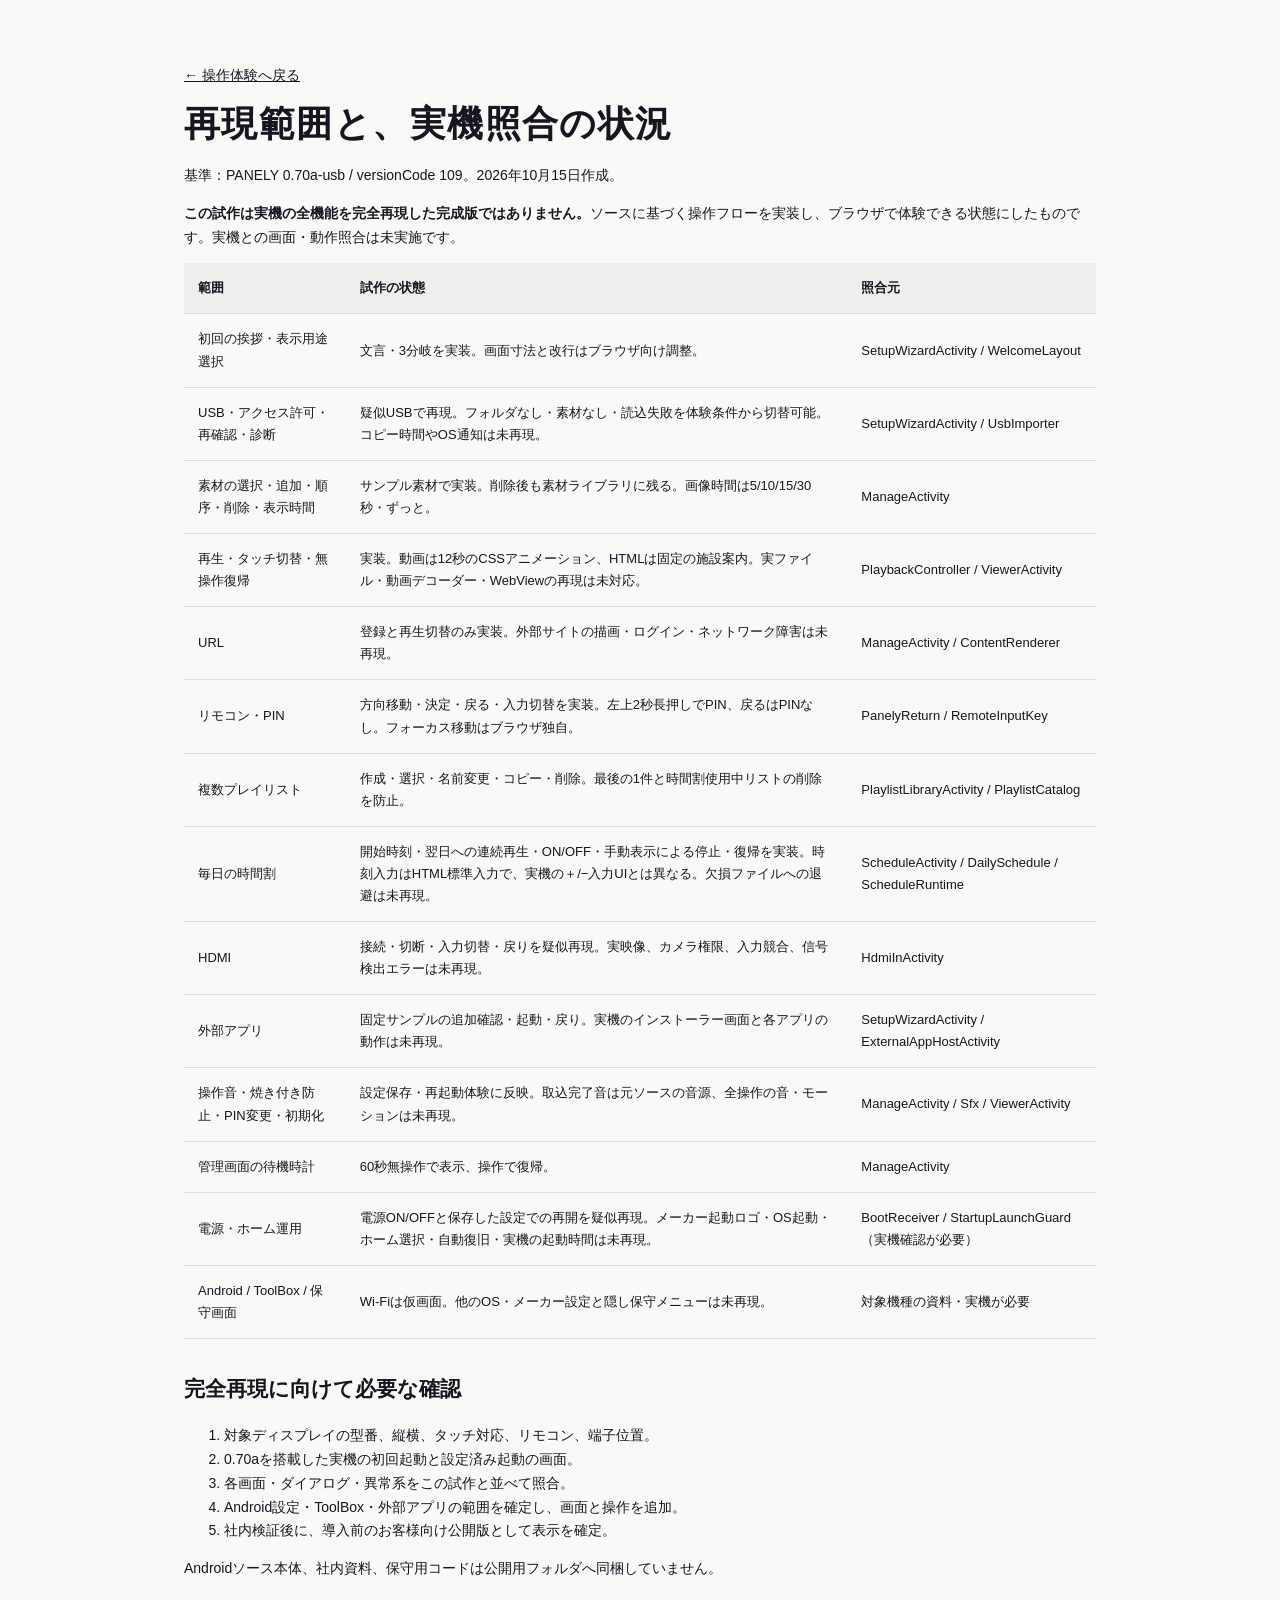
==== coverage.html @ 532ca37c "Add PANELY 0.70a browser experience prototype" ====
<!doctype html><html lang="ja"><meta charset="utf-8"><meta name="viewport" content="width=device-width,initial-scale=1"><title>PANELY 試作の再現範囲</title><link rel="stylesheet" href="style.css"><style>article{max-width:960px;margin:40px auto;padding:24px}table{border-collapse:collapse;width:100%;font-size:13px}td,th{padding:14px;border-bottom:1px solid #ddd;text-align:left}th{background:#eeefed}h2{margin-top:32px}code{overflow-wrap:anywhere}</style><article><a href="./">← 操作体験へ戻る</a><h1>再現範囲と、実機照合の状況</h1><p>基準：PANELY 0.70a-usb / versionCode 109。2026年10月15日作成。</p><p><strong>この試作は実機の全機能を完全再現した完成版ではありません。</strong>ソースに基づく操作フローを実装し、ブラウザで体験できる状態にしたものです。実機との画面・動作照合は未実施です。</p><table><thead><tr><th>範囲</th><th>試作の状態</th><th>照合元</th></tr></thead><tbody>
<tr><td>初回の挨拶・表示用途選択</td><td>文言・3分岐を実装。画面寸法と改行はブラウザ向け調整。</td><td>SetupWizardActivity / WelcomeLayout</td></tr>
<tr><td>USB・アクセス許可・再確認・診断</td><td>疑似USBで再現。フォルダなし・素材なし・読込失敗を体験条件から切替可能。コピー時間やOS通知は未再現。</td><td>SetupWizardActivity / UsbImporter</td></tr>
<tr><td>素材の選択・追加・順序・削除・表示時間</td><td>サンプル素材で実装。削除後も素材ライブラリに残る。画像時間は5/10/15/30秒・ずっと。</td><td>ManageActivity</td></tr>
<tr><td>再生・タッチ切替・無操作復帰</td><td>実装。動画は12秒のCSSアニメーション、HTMLは固定の施設案内。実ファイル・動画デコーダー・WebViewの再現は未対応。</td><td>PlaybackController / ViewerActivity</td></tr>
<tr><td>URL</td><td>登録と再生切替のみ実装。外部サイトの描画・ログイン・ネットワーク障害は未再現。</td><td>ManageActivity / ContentRenderer</td></tr>
<tr><td>リモコン・PIN</td><td>方向移動・決定・戻る・入力切替を実装。左上2秒長押しでPIN、戻るはPINなし。フォーカス移動はブラウザ独自。</td><td>PanelyReturn / RemoteInputKey</td></tr>
<tr><td>複数プレイリスト</td><td>作成・選択・名前変更・コピー・削除。最後の1件と時間割使用中リストの削除を防止。</td><td>PlaylistLibraryActivity / PlaylistCatalog</td></tr>
<tr><td>毎日の時間割</td><td>開始時刻・翌日への連続再生・ON/OFF・手動表示による停止・復帰を実装。時刻入力はHTML標準入力で、実機の＋/−入力UIとは異なる。欠損ファイルへの退避は未再現。</td><td>ScheduleActivity / DailySchedule / ScheduleRuntime</td></tr>
<tr><td>HDMI</td><td>接続・切断・入力切替・戻りを疑似再現。実映像、カメラ権限、入力競合、信号検出エラーは未再現。</td><td>HdmiInActivity</td></tr>
<tr><td>外部アプリ</td><td>固定サンプルの追加確認・起動・戻り。実機のインストーラー画面と各アプリの動作は未再現。</td><td>SetupWizardActivity / ExternalAppHostActivity</td></tr>
<tr><td>操作音・焼き付き防止・PIN変更・初期化</td><td>設定保存・再起動体験に反映。取込完了音は元ソースの音源、全操作の音・モーションは未再現。</td><td>ManageActivity / Sfx / ViewerActivity</td></tr>
<tr><td>管理画面の待機時計</td><td>60秒無操作で表示、操作で復帰。</td><td>ManageActivity</td></tr>
<tr><td>電源・ホーム運用</td><td>電源ON/OFFと保存した設定での再開を疑似再現。メーカー起動ロゴ・OS起動・ホーム選択・自動復旧・実機の起動時間は未再現。</td><td>BootReceiver / StartupLaunchGuard（実機確認が必要）</td></tr>
<tr><td>Android / ToolBox / 保守画面</td><td>Wi-Fiは仮画面。他のOS・メーカー設定と隠し保守メニューは未再現。</td><td>対象機種の資料・実機が必要</td></tr>
</tbody></table><h2>完全再現に向けて必要な確認</h2><ol><li>対象ディスプレイの型番、縦横、タッチ対応、リモコン、端子位置。</li><li>0.70aを搭載した実機の初回起動と設定済み起動の画面。</li><li>各画面・ダイアログ・異常系をこの試作と並べて照合。</li><li>Android設定・ToolBox・外部アプリの範囲を確定し、画面と操作を追加。</li><li>社内検証後に、導入前のお客様向け公開版として表示を確定。</li></ol><p>Androidソース本体、社内資料、保守用コードは公開用フォルダへ同梱していません。</p></article></html>
---- style.css ----
:root{--paper:#f6f6f4;--ink:#17151f;--muted:#77738a;--line:#e7e6ef;--accent:#4a4757;--green:#33765b}*{box-sizing:border-box}body{margin:0;background:#f9f9f7;color:var(--ink);font:14px/1.7 "Yu Gothic UI","Meiryo",sans-serif}button,input,select{font:inherit}button,a,input,select{ -webkit-tap-highlight-color:transparent}button{cursor:pointer;border:1px solid var(--line);border-radius:999px;padding:10px 18px;background:#fff;color:var(--ink);transition:background .18s,transform .18s}button:hover{background:#eeedf2}button:active{transform:scale(.97)}button:disabled{opacity:.4;cursor:default}button:focus-visible,a:focus-visible,input:focus-visible,select:focus-visible,.remote-focus{outline:3px solid var(--ink)!important;outline-offset:3px;box-shadow:0 0 0 6px white!important}a{color:inherit}.site-head{height:84px;display:flex;align-items:center;gap:24px;padding:0 5%;border-bottom:1px solid var(--line)}.brand{display:flex;gap:10px;align-items:center;text-decoration:none;font-size:22px;font-weight:800;letter-spacing:.09em}.brand img{width:32px;height:32px}.brand span{font-size:12px;letter-spacing:0;font-weight:400;border-left:1px solid #ccc;padding-left:16px;margin-left:8px}.edition{font-size:11px;color:var(--muted);margin-left:auto}.quiet{background:transparent;border:none;color:var(--muted);font-size:12px}main{max-width:1480px;margin:auto;padding:0 5%}.intro{display:flex;align-items:flex-end;justify-content:space-between;padding:40px 0 30px}.eyebrow{font-size:10px;letter-spacing:.18em;font-weight:700;color:var(--muted)}h1{font-size:36px;font-weight:600;letter-spacing:.04em;line-height:1.45;margin:10px 0 14px}.intro p:not(.eyebrow){font-size:13px;color:#777582;margin:0}.mobile{display:none}.mode-switch{display:flex;border:1px solid var(--line);padding:4px;border-radius:30px}.mode-switch button{border:0;background:transparent;font-size:12px}.mode-switch button[aria-pressed=true]{background:var(--ink);color:white}.experience{display:grid;grid-template-columns:minmax(0,1fr) 290px;gap:26px;align-items:start}.stage{background:#eeefed;border:1px solid #e4e5e2;border-radius:20px;padding:16px 24px 12px}.stage-top{display:flex;justify-content:space-between;align-items:center;color:#777;font-size:11px}.stage-top>span{display:flex;gap:8px;align-items:center}i{display:inline-block}#power-led,#bezel-led{width:5px;height:5px;border-radius:50%;background:#939499}#power-led.on,#bezel-led.on{background:#83b89b}.display-wrap{margin:16px auto 0;width:100%;transition:width .3s}.display{background:#18191c;border-radius:10px;padding:10px 10px 0;box-shadow:0 18px 35px #17151f18}#screen{aspect-ratio:16/10;background:var(--paper);position:relative;overflow:auto;scrollbar-width:thin;container-type:inline-size;border-radius:2px;font-size:13px}#screen.off,#screen.hdmi,#screen.play,#screen.boot{background:#080909;color:white}.bezel{height:27px;display:flex;justify-content:center;align-items:center;position:relative;color:#8b8c8f;font-size:7px;letter-spacing:.2em}.bezel i{position:absolute;right:8px}.stand{width:120px;height:32px;margin:0 auto;background:linear-gradient(90deg,#babdbb,#d8dbd8,#b1b5b3);clip-path:polygon(27% 0,73% 0,78% 85%,100% 92%,100% 100%,0 100%,0 92%,22% 85%)}.connections{display:flex;justify-content:center;gap:10px;margin-top:22px}.connection{display:flex;gap:10px;align-items:center;font-size:11px;background:#f9faf8;padding:11px 16px}.connection b{font-size:21px;line-height:1}.connection.connected{border-color:#83a893;background:#e3eee6;color:#24533d}.simulation-note{text-align:center;font-size:10px;color:#828681;margin:14px 0 0}.guide{background:white;border:1px solid var(--line);border-radius:17px;padding:22px}.guide-top{display:flex;justify-content:space-between;font-size:10px;color:var(--muted)}.progress{height:3px;background:var(--line);margin:14px 0 26px}.progress i{display:block;height:100%;background:var(--ink);width:20%;transition:width .3s}.guide h2{font-size:20px;line-height:1.6;margin:8px 0 14px}.guide p:not(.eyebrow){font-size:12px;color:#777382}.guide-note{font-size:11px;border-left:2px solid #c8c6d0;padding:0 0 0 12px;margin:22px 0}.guide details{font-size:11px;border-top:1px solid var(--line);padding-top:15px}summary{cursor:pointer}.guide pre{background:var(--paper);padding:10px;font-size:10px}.remote{border:1px solid var(--line);border-radius:17px;background:#f2f2f0;padding:18px;margin-top:16px}.remote-head{display:flex;justify-content:space-between;font-size:11px}.remote-head span+span{font-size:8px;color:var(--muted);letter-spacing:.1em}.remote-grid{display:grid;grid-template-columns:1fr 1fr 1fr;gap:6px;max-width:190px;margin:14px auto}.remote button{padding:7px 9px;font-size:10px;box-shadow:0 2px 0 #00000008}.input-key{grid-column:1/4;justify-self:end;margin-bottom:4px}.up{grid-column:2}.left{grid-column:1}.ok{background:var(--ink)!important;color:white}.down{grid-column:2}.back{grid-column:1/4;justify-self:start}.remote p{font-size:10px;color:var(--muted);margin:0}.lab{font-size:11px;margin-top:16px;padding:0 10px}.lab label{display:block;margin:16px 0 8px}.lab select,.lab input[type=time]{width:100%;padding:8px;border:1px solid var(--line);border-radius:8px}.lab button{font-size:10px}footer{display:flex;justify-content:space-between;gap:14px;flex-wrap:wrap;margin:30px 0;font-size:10px;color:var(--muted)}.portrait .display-wrap{width:56%}.portrait #screen{aspect-ratio:9/16}.center{min-height:100%;padding:36px 26px;display:flex;flex-direction:column;align-items:center;justify-content:center;text-align:center;gap:14px}.center h2{font-size:clamp(18px,3.4cqw,30px);line-height:1.4;margin:0}.center p{color:var(--muted);margin:0;white-space:pre-line;max-width:530px;line-height:1.8}.logo{width:72px;height:72px;margin-bottom:10px}.primary{background:var(--ink);color:white;border-color:var(--ink)}.primary:hover{background:#393642}.center>.primary{min-width:210px;margin-top:12px}.choice{display:flex;flex-direction:column;text-align:left;max-width:420px;width:90%;border-radius:18px;padding:13px 24px}.choice small{font-size:11px;color:var(--muted)}.choice strong{font-size:15px}.back-link{display:block;border:0;background:transparent;color:var(--muted);padding:10px 0;text-align:left}.page{padding:20px 24px 40px}.page h2{font-size:23px;margin:8px 0}.page h3{font-size:13px;margin:18px 0 8px}.page p{color:var(--muted);font-size:12px}.card{background:#fff;border-radius:17px;padding:15px;margin:10px 0}.row{display:flex;align-items:center;justify-content:space-between;gap:12px;border-bottom:1px solid #efedf2;padding:12px 0}.row:last-child{border-bottom:none}.row strong{display:block;font-size:13px}.row small{display:block;color:var(--muted);font-size:10px}.row>div:first-child{flex:1}.row button{padding:7px 13px;font-size:11px;white-space:nowrap}.tabs{display:flex;align-items:center;gap:8px;margin:14px 0}.tabs button{font-size:11px;padding:9px 15px}.tabs button:last-child{margin-left:auto}.tabs .selected{background:var(--accent);color:white}.grid{display:grid;grid-template-columns:repeat(3,1fr);gap:10px}.tile{border-radius:14px;padding:0;overflow:hidden;background:white;text-align:left;border:2px solid transparent;min-width:0}.tile.selected{border-color:var(--ink)}.tile .art{height:85px;position:relative}.tile label{display:block;padding:9px;font-size:10px;overflow-wrap:anywhere;cursor:pointer}.tile small{display:block;color:var(--muted)}.plus{display:flex;align-items:center;justify-content:center;min-height:110px;border:1px dashed #bbb8c7;background:transparent;font-size:14px}.art{display:flex;flex-direction:column;justify-content:center;align-items:center;overflow:hidden}.art.cafe{background:#e3cdb2;color:#4d3825}.art.sale{background:#e8f0a1;color:#233d31}.art.html{background:#d9dff3;color:#29324b}.art.video{background:#485e51;color:#f8e9cb}.art strong{font:600 22px/1.1 Georgia,serif;letter-spacing:.02em}.art small{color:inherit;font-size:9px;letter-spacing:.12em}.art.video:before{content:"";width:55px;height:55px;border:1px solid #e4d8b7;border-radius:50%;position:absolute;opacity:.3;animation:drift 5s ease-in-out infinite alternate}.play .art{min-height:100%;width:100%;position:absolute;inset:0}.play .art strong{font-size:clamp(32px,9cqw,90px);z-index:1}.play .art small{font-size:clamp(12px,2cqw,22px);margin:12px}.play .art button{margin:12px;z-index:1}.play .art.video:before{width:45cqw;height:45cqw}.screen-video{width:100%;height:100%;object-fit:contain;position:absolute;inset:0}.pin-pad{display:grid;grid-template-columns:repeat(3,1fr);gap:10px;max-width:260px}.pin-pad button{font-size:20px;min-width:62px;padding:8px}.dots{font-size:26px;letter-spacing:.3em;color:var(--accent)}.actions{display:flex;flex-wrap:wrap;gap:8px;margin:14px 0}.actions button{font-size:11px}.dialog-shade{position:absolute;inset:0;background:#17151f66;display:flex;align-items:center;justify-content:center;z-index:10;padding:20px}.screen-dialog{background:var(--paper);color:var(--ink);padding:24px;border-radius:20px;max-width:480px;width:100%;max-height:95%;overflow:auto}.screen-dialog h2{font-size:20px;margin:0 0 10px}.screen-dialog p{white-space:pre-line;font-size:12px;color:var(--muted)}.screen-dialog input:not([type=checkbox]),.screen-dialog select{display:block;width:100%;border:1px solid #ccc;border-radius:9px;background:white;padding:10px;margin:10px 0}.screen-dialog label{font-size:12px}.screen-dialog .error{color:#b43838}.corner{position:absolute;left:0;top:0;width:65px;height:65px;background:transparent;border:none;border-radius:0;z-index:2;padding:0;touch-action:none}.corner:hover{background:#ffffff12}.boot .logo{width:60px;height:60px}.off .center p{color:#696e70;font-size:11px}.off .power-symbol{font-size:32px;color:#393d40}.hdmi-desktop{height:100%;background:linear-gradient(125deg,#b8c9db,#536d88);padding:8%;color:#1e2833}.desktop-window{background:#ffffffea;height:90%;border-radius:8px;padding:28px;box-shadow:0 15px 40px #17213433;display:flex;flex-direction:column;justify-content:center}.desktop-window h2{font-size:4cqw}.desktop-window p{font-size:1.8cqw}.desktop-top{border-bottom:1px solid #bbb;font-size:10px}.os-note{background:#fff0cd;border-radius:8px;padding:10px!important;color:#68521b!important}.clock{font-size:8cqw;font-weight:300;letter-spacing:.08em}.shift-sample{padding:30px;background:white;text-align:center;animation:shift 5s linear infinite}.clock-note{font-size:12px;color:var(--muted)}#toast{position:fixed;bottom:24px;left:50%;transform:translateX(-50%);background:var(--ink);color:white;border-radius:12px;padding:12px 22px;z-index:50;max-width:90vw;font-size:12px;opacity:0;pointer-events:none}#toast.show{opacity:1}dialog{border:0;border-radius:20px;max-width:540px;padding:32px;color:var(--ink)}dialog::backdrop{background:#17151f66}dialog p{font-size:13px;color:var(--muted)}dialog form{margin-top:20px}.hidden{display:none!important}@keyframes drift{to{transform:translate(30px,-15px) scale(1.2)}}@keyframes shift{25%{transform:translate(8px,0)}50%{transform:translate(8px,8px)}75%{transform:translate(-8px,8px)}}@media(max-width:1050px){main{padding:0 3%}.experience{grid-template-columns:minmax(0,1fr) 250px;gap:16px}.stage{padding:12px}#screen{font-size:11px}.guide{padding:18px}.center{padding:28px 18px;gap:10px}.logo{width:54px;height:54px}.grid{grid-template-columns:repeat(2,1fr)}}@media(max-width:760px){.site-head{height:65px;padding:0 5%;gap:8px}.edition{display:none}.site-head .quiet{margin-left:auto}.brand{font-size:18px}.brand span{display:none}.intro{padding:25px 0;align-items:flex-start;gap:10px}.intro h1{font-size:27px}.intro .eyebrow{font-size:8px}.intro p:not(.eyebrow){font-size:11px}.mode-switch{flex-direction:column;flex-shrink:0}.mode-switch button{font-size:10px;padding:7px 10px}.experience{display:flex;flex-direction:column}.stage{width:100%}.experience aside{display:grid;grid-template-columns:1fr 1fr;gap:12px;width:100%}.guide{padding:16px}.guide h2{font-size:17px}.guide p:not(.eyebrow){font-size:11px}.remote{margin:0}.lab{grid-column:1/-1}.stage-top .quiet{font-size:10px}#screen{aspect-ratio:4/3}.connection{gap:5px;padding:10px;font-size:10px}.connections{gap:6px}.portrait .display-wrap{width:73%}.center{padding:25px 14px}.center p{font-size:10px}.center h2{font-size:19px}.choice{padding:10px 18px}.logo{width:48px;height:48px;margin:0}.center>.primary{min-width:160px;padding:8px 16px;margin-top:5px}.page{padding:15px}.row{flex-wrap:wrap}.tabs{flex-wrap:wrap}.tabs button{font-size:10px;padding:8px}.card{padding:10px}.grid{gap:8px}.pin-pad{gap:5px}.pin-pad button{min-width:44px;padding:4px}.dots{font-size:19px}.screen-dialog{padding:16px}.simulation-note{font-size:9px}}@media(prefers-reduced-motion:reduce){*,*:before{animation:none!important;transition:none!important}}
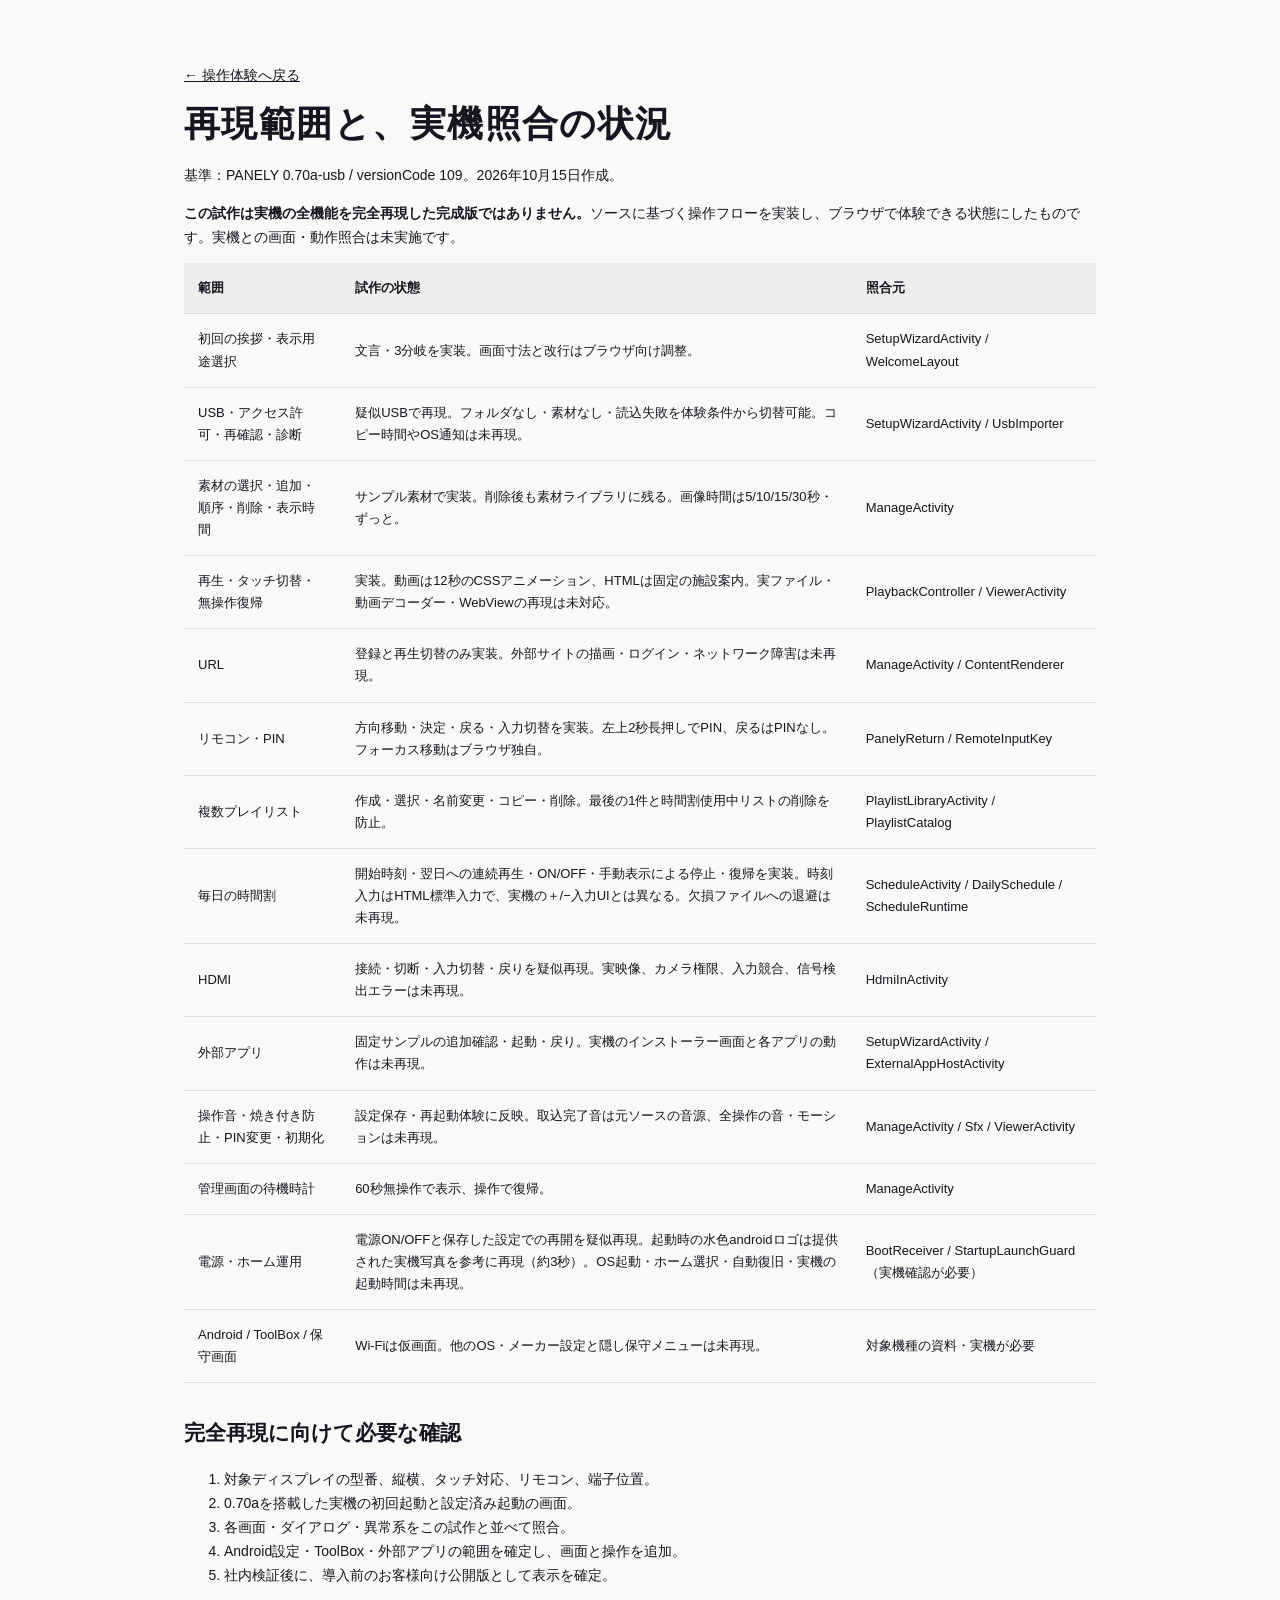
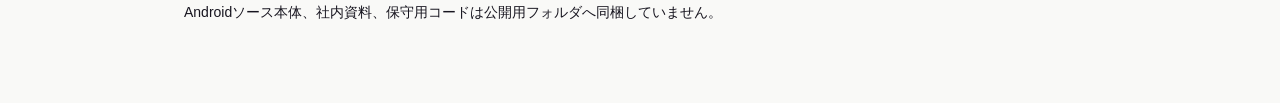
==== commit d568d962: "Show Android boot logo based on device reference photo" ====
--- a/coverage.html
+++ b/coverage.html
@@ -11,6 +11,7 @@
 <tr><td>外部アプリ</td><td>固定サンプルの追加確認・起動・戻り。実機のインストーラー画面と各アプリの動作は未再現。</td><td>SetupWizardActivity / ExternalAppHostActivity</td></tr>
 <tr><td>操作音・焼き付き防止・PIN変更・初期化</td><td>設定保存・再起動体験に反映。取込完了音は元ソースの音源、全操作の音・モーションは未再現。</td><td>ManageActivity / Sfx / ViewerActivity</td></tr>
 <tr><td>管理画面の待機時計</td><td>60秒無操作で表示、操作で復帰。</td><td>ManageActivity</td></tr>
-<tr><td>電源・ホーム運用</td><td>電源ON/OFFと保存した設定での再開を疑似再現。メーカー起動ロゴ・OS起動・ホーム選択・自動復旧・実機の起動時間は未再現。</td><td>BootReceiver / StartupLaunchGuard（実機確認が必要）</td></tr>
+<tr><td>電源・ホーム運用</td><td>電源ON/OFFと保存した設定での再開を疑似再現。起動時の水色androidロゴは提供された実機写真を参考に再現（約3秒）。OS起動・ホーム選択・自動復旧・実機の起動時間は未再現。</td><td>BootReceiver / StartupLaunchGuard（実機確認が必要）</td></tr>
 <tr><td>Android / ToolBox / 保守画面</td><td>Wi-Fiは仮画面。他のOS・メーカー設定と隠し保守メニューは未再現。</td><td>対象機種の資料・実機が必要</td></tr>
 </tbody></table><h2>完全再現に向けて必要な確認</h2><ol><li>対象ディスプレイの型番、縦横、タッチ対応、リモコン、端子位置。</li><li>0.70aを搭載した実機の初回起動と設定済み起動の画面。</li><li>各画面・ダイアログ・異常系をこの試作と並べて照合。</li><li>Android設定・ToolBox・外部アプリの範囲を確定し、画面と操作を追加。</li><li>社内検証後に、導入前のお客様向け公開版として表示を確定。</li></ol><p>Androidソース本体、社内資料、保守用コードは公開用フォルダへ同梱していません。</p></article></html>
+
--- a/style.css
+++ b/style.css
@@ -1 +1,4 @@
 :root{--paper:#f6f6f4;--ink:#17151f;--muted:#77738a;--line:#e7e6ef;--accent:#4a4757;--green:#33765b}*{box-sizing:border-box}body{margin:0;background:#f9f9f7;color:var(--ink);font:14px/1.7 "Yu Gothic UI","Meiryo",sans-serif}button,input,select{font:inherit}button,a,input,select{ -webkit-tap-highlight-color:transparent}button{cursor:pointer;border:1px solid var(--line);border-radius:999px;padding:10px 18px;background:#fff;color:var(--ink);transition:background .18s,transform .18s}button:hover{background:#eeedf2}button:active{transform:scale(.97)}button:disabled{opacity:.4;cursor:default}button:focus-visible,a:focus-visible,input:focus-visible,select:focus-visible,.remote-focus{outline:3px solid var(--ink)!important;outline-offset:3px;box-shadow:0 0 0 6px white!important}a{color:inherit}.site-head{height:84px;display:flex;align-items:center;gap:24px;padding:0 5%;border-bottom:1px solid var(--line)}.brand{display:flex;gap:10px;align-items:center;text-decoration:none;font-size:22px;font-weight:800;letter-spacing:.09em}.brand img{width:32px;height:32px}.brand span{font-size:12px;letter-spacing:0;font-weight:400;border-left:1px solid #ccc;padding-left:16px;margin-left:8px}.edition{font-size:11px;color:var(--muted);margin-left:auto}.quiet{background:transparent;border:none;color:var(--muted);font-size:12px}main{max-width:1480px;margin:auto;padding:0 5%}.intro{display:flex;align-items:flex-end;justify-content:space-between;padding:40px 0 30px}.eyebrow{font-size:10px;letter-spacing:.18em;font-weight:700;color:var(--muted)}h1{font-size:36px;font-weight:600;letter-spacing:.04em;line-height:1.45;margin:10px 0 14px}.intro p:not(.eyebrow){font-size:13px;color:#777582;margin:0}.mobile{display:none}.mode-switch{display:flex;border:1px solid var(--line);padding:4px;border-radius:30px}.mode-switch button{border:0;background:transparent;font-size:12px}.mode-switch button[aria-pressed=true]{background:var(--ink);color:white}.experience{display:grid;grid-template-columns:minmax(0,1fr) 290px;gap:26px;align-items:start}.stage{background:#eeefed;border:1px solid #e4e5e2;border-radius:20px;padding:16px 24px 12px}.stage-top{display:flex;justify-content:space-between;align-items:center;color:#777;font-size:11px}.stage-top>span{display:flex;gap:8px;align-items:center}i{display:inline-block}#power-led,#bezel-led{width:5px;height:5px;border-radius:50%;background:#939499}#power-led.on,#bezel-led.on{background:#83b89b}.display-wrap{margin:16px auto 0;width:100%;transition:width .3s}.display{background:#18191c;border-radius:10px;padding:10px 10px 0;box-shadow:0 18px 35px #17151f18}#screen{aspect-ratio:16/10;background:var(--paper);position:relative;overflow:auto;scrollbar-width:thin;container-type:inline-size;border-radius:2px;font-size:13px}#screen.off,#screen.hdmi,#screen.play,#screen.boot{background:#080909;color:white}.bezel{height:27px;display:flex;justify-content:center;align-items:center;position:relative;color:#8b8c8f;font-size:7px;letter-spacing:.2em}.bezel i{position:absolute;right:8px}.stand{width:120px;height:32px;margin:0 auto;background:linear-gradient(90deg,#babdbb,#d8dbd8,#b1b5b3);clip-path:polygon(27% 0,73% 0,78% 85%,100% 92%,100% 100%,0 100%,0 92%,22% 85%)}.connections{display:flex;justify-content:center;gap:10px;margin-top:22px}.connection{display:flex;gap:10px;align-items:center;font-size:11px;background:#f9faf8;padding:11px 16px}.connection b{font-size:21px;line-height:1}.connection.connected{border-color:#83a893;background:#e3eee6;color:#24533d}.simulation-note{text-align:center;font-size:10px;color:#828681;margin:14px 0 0}.guide{background:white;border:1px solid var(--line);border-radius:17px;padding:22px}.guide-top{display:flex;justify-content:space-between;font-size:10px;color:var(--muted)}.progress{height:3px;background:var(--line);margin:14px 0 26px}.progress i{display:block;height:100%;background:var(--ink);width:20%;transition:width .3s}.guide h2{font-size:20px;line-height:1.6;margin:8px 0 14px}.guide p:not(.eyebrow){font-size:12px;color:#777382}.guide-note{font-size:11px;border-left:2px solid #c8c6d0;padding:0 0 0 12px;margin:22px 0}.guide details{font-size:11px;border-top:1px solid var(--line);padding-top:15px}summary{cursor:pointer}.guide pre{background:var(--paper);padding:10px;font-size:10px}.remote{border:1px solid var(--line);border-radius:17px;background:#f2f2f0;padding:18px;margin-top:16px}.remote-head{display:flex;justify-content:space-between;font-size:11px}.remote-head span+span{font-size:8px;color:var(--muted);letter-spacing:.1em}.remote-grid{display:grid;grid-template-columns:1fr 1fr 1fr;gap:6px;max-width:190px;margin:14px auto}.remote button{padding:7px 9px;font-size:10px;box-shadow:0 2px 0 #00000008}.input-key{grid-column:1/4;justify-self:end;margin-bottom:4px}.up{grid-column:2}.left{grid-column:1}.ok{background:var(--ink)!important;color:white}.down{grid-column:2}.back{grid-column:1/4;justify-self:start}.remote p{font-size:10px;color:var(--muted);margin:0}.lab{font-size:11px;margin-top:16px;padding:0 10px}.lab label{display:block;margin:16px 0 8px}.lab select,.lab input[type=time]{width:100%;padding:8px;border:1px solid var(--line);border-radius:8px}.lab button{font-size:10px}footer{display:flex;justify-content:space-between;gap:14px;flex-wrap:wrap;margin:30px 0;font-size:10px;color:var(--muted)}.portrait .display-wrap{width:56%}.portrait #screen{aspect-ratio:9/16}.center{min-height:100%;padding:36px 26px;display:flex;flex-direction:column;align-items:center;justify-content:center;text-align:center;gap:14px}.center h2{font-size:clamp(18px,3.4cqw,30px);line-height:1.4;margin:0}.center p{color:var(--muted);margin:0;white-space:pre-line;max-width:530px;line-height:1.8}.logo{width:72px;height:72px;margin-bottom:10px}.primary{background:var(--ink);color:white;border-color:var(--ink)}.primary:hover{background:#393642}.center>.primary{min-width:210px;margin-top:12px}.choice{display:flex;flex-direction:column;text-align:left;max-width:420px;width:90%;border-radius:18px;padding:13px 24px}.choice small{font-size:11px;color:var(--muted)}.choice strong{font-size:15px}.back-link{display:block;border:0;background:transparent;color:var(--muted);padding:10px 0;text-align:left}.page{padding:20px 24px 40px}.page h2{font-size:23px;margin:8px 0}.page h3{font-size:13px;margin:18px 0 8px}.page p{color:var(--muted);font-size:12px}.card{background:#fff;border-radius:17px;padding:15px;margin:10px 0}.row{display:flex;align-items:center;justify-content:space-between;gap:12px;border-bottom:1px solid #efedf2;padding:12px 0}.row:last-child{border-bottom:none}.row strong{display:block;font-size:13px}.row small{display:block;color:var(--muted);font-size:10px}.row>div:first-child{flex:1}.row button{padding:7px 13px;font-size:11px;white-space:nowrap}.tabs{display:flex;align-items:center;gap:8px;margin:14px 0}.tabs button{font-size:11px;padding:9px 15px}.tabs button:last-child{margin-left:auto}.tabs .selected{background:var(--accent);color:white}.grid{display:grid;grid-template-columns:repeat(3,1fr);gap:10px}.tile{border-radius:14px;padding:0;overflow:hidden;background:white;text-align:left;border:2px solid transparent;min-width:0}.tile.selected{border-color:var(--ink)}.tile .art{height:85px;position:relative}.tile label{display:block;padding:9px;font-size:10px;overflow-wrap:anywhere;cursor:pointer}.tile small{display:block;color:var(--muted)}.plus{display:flex;align-items:center;justify-content:center;min-height:110px;border:1px dashed #bbb8c7;background:transparent;font-size:14px}.art{display:flex;flex-direction:column;justify-content:center;align-items:center;overflow:hidden}.art.cafe{background:#e3cdb2;color:#4d3825}.art.sale{background:#e8f0a1;color:#233d31}.art.html{background:#d9dff3;color:#29324b}.art.video{background:#485e51;color:#f8e9cb}.art strong{font:600 22px/1.1 Georgia,serif;letter-spacing:.02em}.art small{color:inherit;font-size:9px;letter-spacing:.12em}.art.video:before{content:"";width:55px;height:55px;border:1px solid #e4d8b7;border-radius:50%;position:absolute;opacity:.3;animation:drift 5s ease-in-out infinite alternate}.play .art{min-height:100%;width:100%;position:absolute;inset:0}.play .art strong{font-size:clamp(32px,9cqw,90px);z-index:1}.play .art small{font-size:clamp(12px,2cqw,22px);margin:12px}.play .art button{margin:12px;z-index:1}.play .art.video:before{width:45cqw;height:45cqw}.screen-video{width:100%;height:100%;object-fit:contain;position:absolute;inset:0}.pin-pad{display:grid;grid-template-columns:repeat(3,1fr);gap:10px;max-width:260px}.pin-pad button{font-size:20px;min-width:62px;padding:8px}.dots{font-size:26px;letter-spacing:.3em;color:var(--accent)}.actions{display:flex;flex-wrap:wrap;gap:8px;margin:14px 0}.actions button{font-size:11px}.dialog-shade{position:absolute;inset:0;background:#17151f66;display:flex;align-items:center;justify-content:center;z-index:10;padding:20px}.screen-dialog{background:var(--paper);color:var(--ink);padding:24px;border-radius:20px;max-width:480px;width:100%;max-height:95%;overflow:auto}.screen-dialog h2{font-size:20px;margin:0 0 10px}.screen-dialog p{white-space:pre-line;font-size:12px;color:var(--muted)}.screen-dialog input:not([type=checkbox]),.screen-dialog select{display:block;width:100%;border:1px solid #ccc;border-radius:9px;background:white;padding:10px;margin:10px 0}.screen-dialog label{font-size:12px}.screen-dialog .error{color:#b43838}.corner{position:absolute;left:0;top:0;width:65px;height:65px;background:transparent;border:none;border-radius:0;z-index:2;padding:0;touch-action:none}.corner:hover{background:#ffffff12}.boot .logo{width:60px;height:60px}.off .center p{color:#696e70;font-size:11px}.off .power-symbol{font-size:32px;color:#393d40}.hdmi-desktop{height:100%;background:linear-gradient(125deg,#b8c9db,#536d88);padding:8%;color:#1e2833}.desktop-window{background:#ffffffea;height:90%;border-radius:8px;padding:28px;box-shadow:0 15px 40px #17213433;display:flex;flex-direction:column;justify-content:center}.desktop-window h2{font-size:4cqw}.desktop-window p{font-size:1.8cqw}.desktop-top{border-bottom:1px solid #bbb;font-size:10px}.os-note{background:#fff0cd;border-radius:8px;padding:10px!important;color:#68521b!important}.clock{font-size:8cqw;font-weight:300;letter-spacing:.08em}.shift-sample{padding:30px;background:white;text-align:center;animation:shift 5s linear infinite}.clock-note{font-size:12px;color:var(--muted)}#toast{position:fixed;bottom:24px;left:50%;transform:translateX(-50%);background:var(--ink);color:white;border-radius:12px;padding:12px 22px;z-index:50;max-width:90vw;font-size:12px;opacity:0;pointer-events:none}#toast.show{opacity:1}dialog{border:0;border-radius:20px;max-width:540px;padding:32px;color:var(--ink)}dialog::backdrop{background:#17151f66}dialog p{font-size:13px;color:var(--muted)}dialog form{margin-top:20px}.hidden{display:none!important}@keyframes drift{to{transform:translate(30px,-15px) scale(1.2)}}@keyframes shift{25%{transform:translate(8px,0)}50%{transform:translate(8px,8px)}75%{transform:translate(-8px,8px)}}@media(max-width:1050px){main{padding:0 3%}.experience{grid-template-columns:minmax(0,1fr) 250px;gap:16px}.stage{padding:12px}#screen{font-size:11px}.guide{padding:18px}.center{padding:28px 18px;gap:10px}.logo{width:54px;height:54px}.grid{grid-template-columns:repeat(2,1fr)}}@media(max-width:760px){.site-head{height:65px;padding:0 5%;gap:8px}.edition{display:none}.site-head .quiet{margin-left:auto}.brand{font-size:18px}.brand span{display:none}.intro{padding:25px 0;align-items:flex-start;gap:10px}.intro h1{font-size:27px}.intro .eyebrow{font-size:8px}.intro p:not(.eyebrow){font-size:11px}.mode-switch{flex-direction:column;flex-shrink:0}.mode-switch button{font-size:10px;padding:7px 10px}.experience{display:flex;flex-direction:column}.stage{width:100%}.experience aside{display:grid;grid-template-columns:1fr 1fr;gap:12px;width:100%}.guide{padding:16px}.guide h2{font-size:17px}.guide p:not(.eyebrow){font-size:11px}.remote{margin:0}.lab{grid-column:1/-1}.stage-top .quiet{font-size:10px}#screen{aspect-ratio:4/3}.connection{gap:5px;padding:10px;font-size:10px}.connections{gap:6px}.portrait .display-wrap{width:73%}.center{padding:25px 14px}.center p{font-size:10px}.center h2{font-size:19px}.choice{padding:10px 18px}.logo{width:48px;height:48px;margin:0}.center>.primary{min-width:160px;padding:8px 16px;margin-top:5px}.page{padding:15px}.row{flex-wrap:wrap}.tabs{flex-wrap:wrap}.tabs button{font-size:10px;padding:8px}.card{padding:10px}.grid{gap:8px}.pin-pad{gap:5px}.pin-pad button{min-width:44px;padding:4px}.dots{font-size:19px}.screen-dialog{padding:16px}.simulation-note{font-size:9px}}@media(prefers-reduced-motion:reduce){*,*:before{animation:none!important;transition:none!important}}
+
+#screen.boot{background:#000}.android-boot{position:absolute;inset:0;display:flex;align-items:center;justify-content:center}.android-boot img{display:block;width:31%;height:auto;user-select:none;filter:drop-shadow(0 0 1px #8ac9e440)}
+
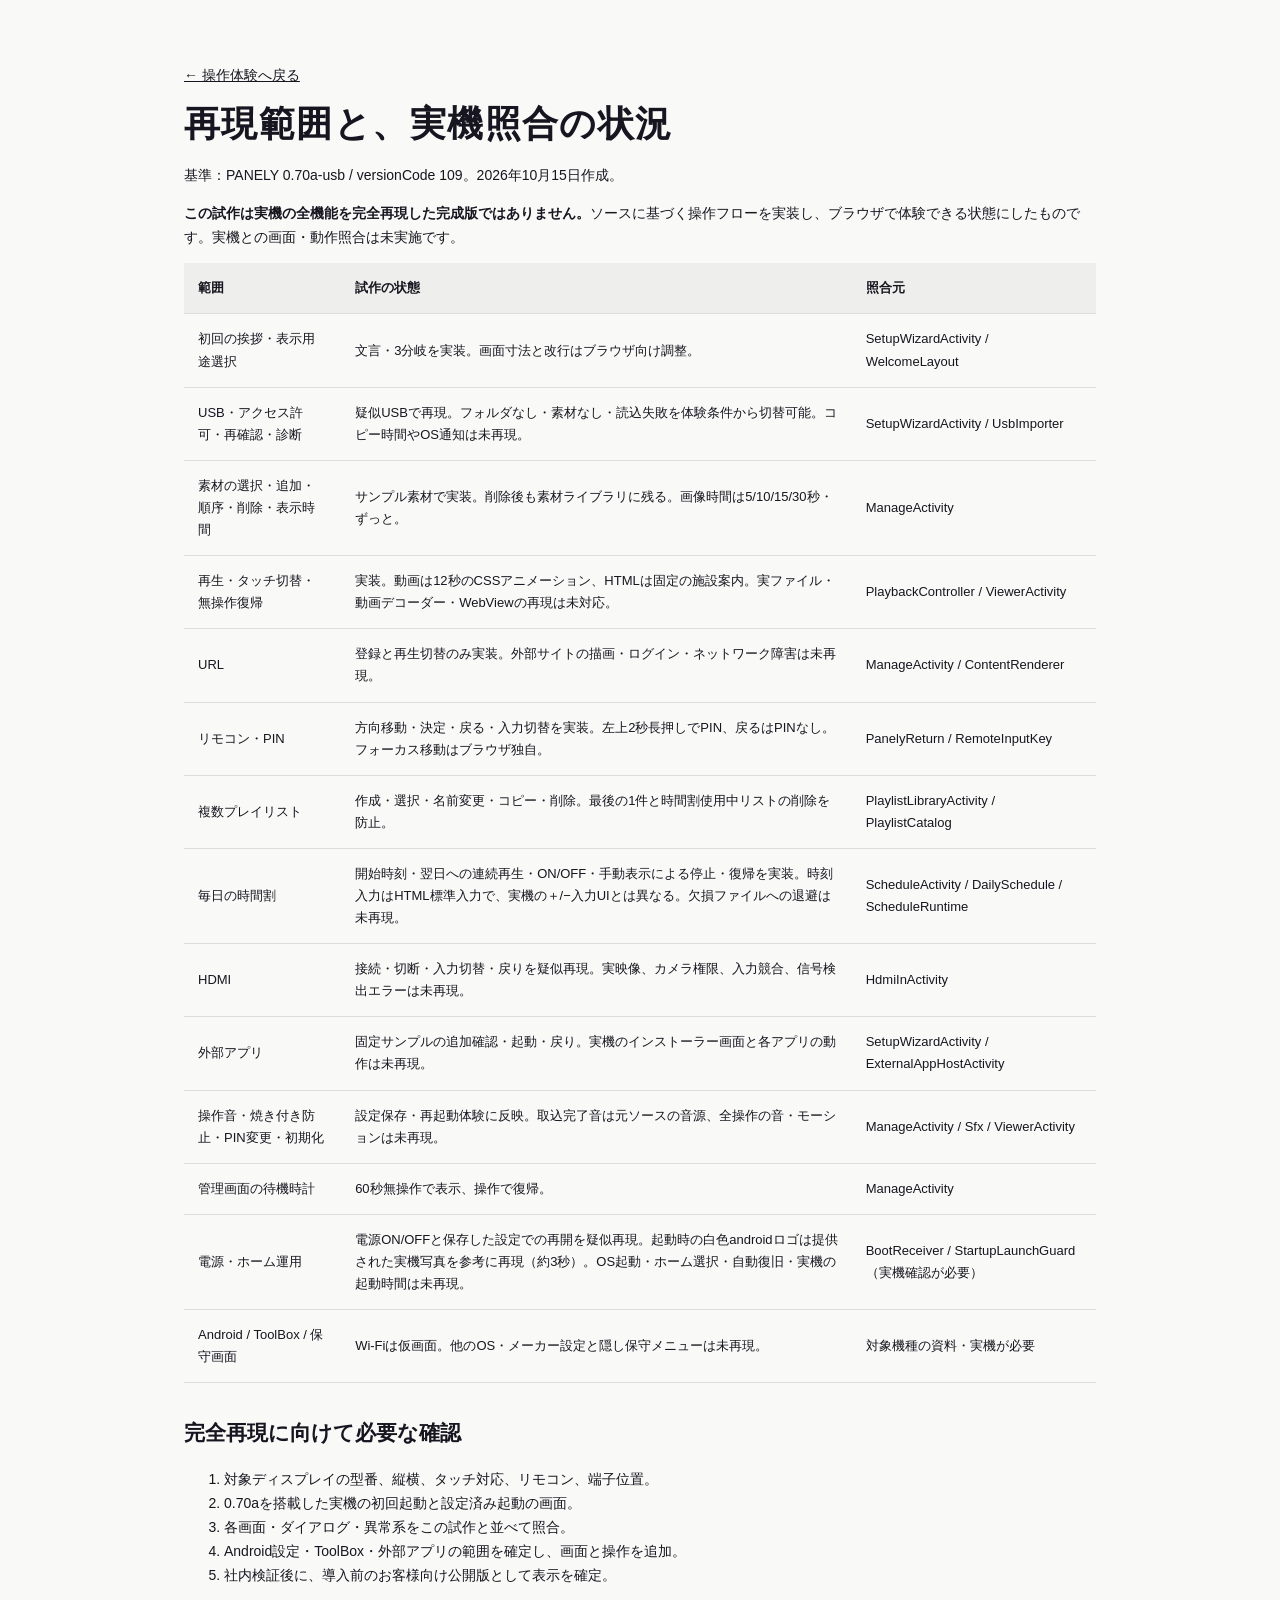
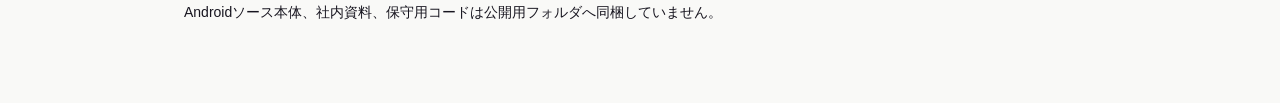
==== commit 8c4235cf: "Correct Android boot wordmark to white" ====
--- a/coverage.html
+++ b/coverage.html
@@ -11,7 +11,8 @@
 <tr><td>外部アプリ</td><td>固定サンプルの追加確認・起動・戻り。実機のインストーラー画面と各アプリの動作は未再現。</td><td>SetupWizardActivity / ExternalAppHostActivity</td></tr>
 <tr><td>操作音・焼き付き防止・PIN変更・初期化</td><td>設定保存・再起動体験に反映。取込完了音は元ソースの音源、全操作の音・モーションは未再現。</td><td>ManageActivity / Sfx / ViewerActivity</td></tr>
 <tr><td>管理画面の待機時計</td><td>60秒無操作で表示、操作で復帰。</td><td>ManageActivity</td></tr>
-<tr><td>電源・ホーム運用</td><td>電源ON/OFFと保存した設定での再開を疑似再現。起動時の水色androidロゴは提供された実機写真を参考に再現（約3秒）。OS起動・ホーム選択・自動復旧・実機の起動時間は未再現。</td><td>BootReceiver / StartupLaunchGuard（実機確認が必要）</td></tr>
+<tr><td>電源・ホーム運用</td><td>電源ON/OFFと保存した設定での再開を疑似再現。起動時の白色androidロゴは提供された実機写真を参考に再現（約3秒）。OS起動・ホーム選択・自動復旧・実機の起動時間は未再現。</td><td>BootReceiver / StartupLaunchGuard（実機確認が必要）</td></tr>
 <tr><td>Android / ToolBox / 保守画面</td><td>Wi-Fiは仮画面。他のOS・メーカー設定と隠し保守メニューは未再現。</td><td>対象機種の資料・実機が必要</td></tr>
 </tbody></table><h2>完全再現に向けて必要な確認</h2><ol><li>対象ディスプレイの型番、縦横、タッチ対応、リモコン、端子位置。</li><li>0.70aを搭載した実機の初回起動と設定済み起動の画面。</li><li>各画面・ダイアログ・異常系をこの試作と並べて照合。</li><li>Android設定・ToolBox・外部アプリの範囲を確定し、画面と操作を追加。</li><li>社内検証後に、導入前のお客様向け公開版として表示を確定。</li></ol><p>Androidソース本体、社内資料、保守用コードは公開用フォルダへ同梱していません。</p></article></html>
 
+
--- a/style.css
+++ b/style.css
@@ -1,4 +1,5 @@
 :root{--paper:#f6f6f4;--ink:#17151f;--muted:#77738a;--line:#e7e6ef;--accent:#4a4757;--green:#33765b}*{box-sizing:border-box}body{margin:0;background:#f9f9f7;color:var(--ink);font:14px/1.7 "Yu Gothic UI","Meiryo",sans-serif}button,input,select{font:inherit}button,a,input,select{ -webkit-tap-highlight-color:transparent}button{cursor:pointer;border:1px solid var(--line);border-radius:999px;padding:10px 18px;background:#fff;color:var(--ink);transition:background .18s,transform .18s}button:hover{background:#eeedf2}button:active{transform:scale(.97)}button:disabled{opacity:.4;cursor:default}button:focus-visible,a:focus-visible,input:focus-visible,select:focus-visible,.remote-focus{outline:3px solid var(--ink)!important;outline-offset:3px;box-shadow:0 0 0 6px white!important}a{color:inherit}.site-head{height:84px;display:flex;align-items:center;gap:24px;padding:0 5%;border-bottom:1px solid var(--line)}.brand{display:flex;gap:10px;align-items:center;text-decoration:none;font-size:22px;font-weight:800;letter-spacing:.09em}.brand img{width:32px;height:32px}.brand span{font-size:12px;letter-spacing:0;font-weight:400;border-left:1px solid #ccc;padding-left:16px;margin-left:8px}.edition{font-size:11px;color:var(--muted);margin-left:auto}.quiet{background:transparent;border:none;color:var(--muted);font-size:12px}main{max-width:1480px;margin:auto;padding:0 5%}.intro{display:flex;align-items:flex-end;justify-content:space-between;padding:40px 0 30px}.eyebrow{font-size:10px;letter-spacing:.18em;font-weight:700;color:var(--muted)}h1{font-size:36px;font-weight:600;letter-spacing:.04em;line-height:1.45;margin:10px 0 14px}.intro p:not(.eyebrow){font-size:13px;color:#777582;margin:0}.mobile{display:none}.mode-switch{display:flex;border:1px solid var(--line);padding:4px;border-radius:30px}.mode-switch button{border:0;background:transparent;font-size:12px}.mode-switch button[aria-pressed=true]{background:var(--ink);color:white}.experience{display:grid;grid-template-columns:minmax(0,1fr) 290px;gap:26px;align-items:start}.stage{background:#eeefed;border:1px solid #e4e5e2;border-radius:20px;padding:16px 24px 12px}.stage-top{display:flex;justify-content:space-between;align-items:center;color:#777;font-size:11px}.stage-top>span{display:flex;gap:8px;align-items:center}i{display:inline-block}#power-led,#bezel-led{width:5px;height:5px;border-radius:50%;background:#939499}#power-led.on,#bezel-led.on{background:#83b89b}.display-wrap{margin:16px auto 0;width:100%;transition:width .3s}.display{background:#18191c;border-radius:10px;padding:10px 10px 0;box-shadow:0 18px 35px #17151f18}#screen{aspect-ratio:16/10;background:var(--paper);position:relative;overflow:auto;scrollbar-width:thin;container-type:inline-size;border-radius:2px;font-size:13px}#screen.off,#screen.hdmi,#screen.play,#screen.boot{background:#080909;color:white}.bezel{height:27px;display:flex;justify-content:center;align-items:center;position:relative;color:#8b8c8f;font-size:7px;letter-spacing:.2em}.bezel i{position:absolute;right:8px}.stand{width:120px;height:32px;margin:0 auto;background:linear-gradient(90deg,#babdbb,#d8dbd8,#b1b5b3);clip-path:polygon(27% 0,73% 0,78% 85%,100% 92%,100% 100%,0 100%,0 92%,22% 85%)}.connections{display:flex;justify-content:center;gap:10px;margin-top:22px}.connection{display:flex;gap:10px;align-items:center;font-size:11px;background:#f9faf8;padding:11px 16px}.connection b{font-size:21px;line-height:1}.connection.connected{border-color:#83a893;background:#e3eee6;color:#24533d}.simulation-note{text-align:center;font-size:10px;color:#828681;margin:14px 0 0}.guide{background:white;border:1px solid var(--line);border-radius:17px;padding:22px}.guide-top{display:flex;justify-content:space-between;font-size:10px;color:var(--muted)}.progress{height:3px;background:var(--line);margin:14px 0 26px}.progress i{display:block;height:100%;background:var(--ink);width:20%;transition:width .3s}.guide h2{font-size:20px;line-height:1.6;margin:8px 0 14px}.guide p:not(.eyebrow){font-size:12px;color:#777382}.guide-note{font-size:11px;border-left:2px solid #c8c6d0;padding:0 0 0 12px;margin:22px 0}.guide details{font-size:11px;border-top:1px solid var(--line);padding-top:15px}summary{cursor:pointer}.guide pre{background:var(--paper);padding:10px;font-size:10px}.remote{border:1px solid var(--line);border-radius:17px;background:#f2f2f0;padding:18px;margin-top:16px}.remote-head{display:flex;justify-content:space-between;font-size:11px}.remote-head span+span{font-size:8px;color:var(--muted);letter-spacing:.1em}.remote-grid{display:grid;grid-template-columns:1fr 1fr 1fr;gap:6px;max-width:190px;margin:14px auto}.remote button{padding:7px 9px;font-size:10px;box-shadow:0 2px 0 #00000008}.input-key{grid-column:1/4;justify-self:end;margin-bottom:4px}.up{grid-column:2}.left{grid-column:1}.ok{background:var(--ink)!important;color:white}.down{grid-column:2}.back{grid-column:1/4;justify-self:start}.remote p{font-size:10px;color:var(--muted);margin:0}.lab{font-size:11px;margin-top:16px;padding:0 10px}.lab label{display:block;margin:16px 0 8px}.lab select,.lab input[type=time]{width:100%;padding:8px;border:1px solid var(--line);border-radius:8px}.lab button{font-size:10px}footer{display:flex;justify-content:space-between;gap:14px;flex-wrap:wrap;margin:30px 0;font-size:10px;color:var(--muted)}.portrait .display-wrap{width:56%}.portrait #screen{aspect-ratio:9/16}.center{min-height:100%;padding:36px 26px;display:flex;flex-direction:column;align-items:center;justify-content:center;text-align:center;gap:14px}.center h2{font-size:clamp(18px,3.4cqw,30px);line-height:1.4;margin:0}.center p{color:var(--muted);margin:0;white-space:pre-line;max-width:530px;line-height:1.8}.logo{width:72px;height:72px;margin-bottom:10px}.primary{background:var(--ink);color:white;border-color:var(--ink)}.primary:hover{background:#393642}.center>.primary{min-width:210px;margin-top:12px}.choice{display:flex;flex-direction:column;text-align:left;max-width:420px;width:90%;border-radius:18px;padding:13px 24px}.choice small{font-size:11px;color:var(--muted)}.choice strong{font-size:15px}.back-link{display:block;border:0;background:transparent;color:var(--muted);padding:10px 0;text-align:left}.page{padding:20px 24px 40px}.page h2{font-size:23px;margin:8px 0}.page h3{font-size:13px;margin:18px 0 8px}.page p{color:var(--muted);font-size:12px}.card{background:#fff;border-radius:17px;padding:15px;margin:10px 0}.row{display:flex;align-items:center;justify-content:space-between;gap:12px;border-bottom:1px solid #efedf2;padding:12px 0}.row:last-child{border-bottom:none}.row strong{display:block;font-size:13px}.row small{display:block;color:var(--muted);font-size:10px}.row>div:first-child{flex:1}.row button{padding:7px 13px;font-size:11px;white-space:nowrap}.tabs{display:flex;align-items:center;gap:8px;margin:14px 0}.tabs button{font-size:11px;padding:9px 15px}.tabs button:last-child{margin-left:auto}.tabs .selected{background:var(--accent);color:white}.grid{display:grid;grid-template-columns:repeat(3,1fr);gap:10px}.tile{border-radius:14px;padding:0;overflow:hidden;background:white;text-align:left;border:2px solid transparent;min-width:0}.tile.selected{border-color:var(--ink)}.tile .art{height:85px;position:relative}.tile label{display:block;padding:9px;font-size:10px;overflow-wrap:anywhere;cursor:pointer}.tile small{display:block;color:var(--muted)}.plus{display:flex;align-items:center;justify-content:center;min-height:110px;border:1px dashed #bbb8c7;background:transparent;font-size:14px}.art{display:flex;flex-direction:column;justify-content:center;align-items:center;overflow:hidden}.art.cafe{background:#e3cdb2;color:#4d3825}.art.sale{background:#e8f0a1;color:#233d31}.art.html{background:#d9dff3;color:#29324b}.art.video{background:#485e51;color:#f8e9cb}.art strong{font:600 22px/1.1 Georgia,serif;letter-spacing:.02em}.art small{color:inherit;font-size:9px;letter-spacing:.12em}.art.video:before{content:"";width:55px;height:55px;border:1px solid #e4d8b7;border-radius:50%;position:absolute;opacity:.3;animation:drift 5s ease-in-out infinite alternate}.play .art{min-height:100%;width:100%;position:absolute;inset:0}.play .art strong{font-size:clamp(32px,9cqw,90px);z-index:1}.play .art small{font-size:clamp(12px,2cqw,22px);margin:12px}.play .art button{margin:12px;z-index:1}.play .art.video:before{width:45cqw;height:45cqw}.screen-video{width:100%;height:100%;object-fit:contain;position:absolute;inset:0}.pin-pad{display:grid;grid-template-columns:repeat(3,1fr);gap:10px;max-width:260px}.pin-pad button{font-size:20px;min-width:62px;padding:8px}.dots{font-size:26px;letter-spacing:.3em;color:var(--accent)}.actions{display:flex;flex-wrap:wrap;gap:8px;margin:14px 0}.actions button{font-size:11px}.dialog-shade{position:absolute;inset:0;background:#17151f66;display:flex;align-items:center;justify-content:center;z-index:10;padding:20px}.screen-dialog{background:var(--paper);color:var(--ink);padding:24px;border-radius:20px;max-width:480px;width:100%;max-height:95%;overflow:auto}.screen-dialog h2{font-size:20px;margin:0 0 10px}.screen-dialog p{white-space:pre-line;font-size:12px;color:var(--muted)}.screen-dialog input:not([type=checkbox]),.screen-dialog select{display:block;width:100%;border:1px solid #ccc;border-radius:9px;background:white;padding:10px;margin:10px 0}.screen-dialog label{font-size:12px}.screen-dialog .error{color:#b43838}.corner{position:absolute;left:0;top:0;width:65px;height:65px;background:transparent;border:none;border-radius:0;z-index:2;padding:0;touch-action:none}.corner:hover{background:#ffffff12}.boot .logo{width:60px;height:60px}.off .center p{color:#696e70;font-size:11px}.off .power-symbol{font-size:32px;color:#393d40}.hdmi-desktop{height:100%;background:linear-gradient(125deg,#b8c9db,#536d88);padding:8%;color:#1e2833}.desktop-window{background:#ffffffea;height:90%;border-radius:8px;padding:28px;box-shadow:0 15px 40px #17213433;display:flex;flex-direction:column;justify-content:center}.desktop-window h2{font-size:4cqw}.desktop-window p{font-size:1.8cqw}.desktop-top{border-bottom:1px solid #bbb;font-size:10px}.os-note{background:#fff0cd;border-radius:8px;padding:10px!important;color:#68521b!important}.clock{font-size:8cqw;font-weight:300;letter-spacing:.08em}.shift-sample{padding:30px;background:white;text-align:center;animation:shift 5s linear infinite}.clock-note{font-size:12px;color:var(--muted)}#toast{position:fixed;bottom:24px;left:50%;transform:translateX(-50%);background:var(--ink);color:white;border-radius:12px;padding:12px 22px;z-index:50;max-width:90vw;font-size:12px;opacity:0;pointer-events:none}#toast.show{opacity:1}dialog{border:0;border-radius:20px;max-width:540px;padding:32px;color:var(--ink)}dialog::backdrop{background:#17151f66}dialog p{font-size:13px;color:var(--muted)}dialog form{margin-top:20px}.hidden{display:none!important}@keyframes drift{to{transform:translate(30px,-15px) scale(1.2)}}@keyframes shift{25%{transform:translate(8px,0)}50%{transform:translate(8px,8px)}75%{transform:translate(-8px,8px)}}@media(max-width:1050px){main{padding:0 3%}.experience{grid-template-columns:minmax(0,1fr) 250px;gap:16px}.stage{padding:12px}#screen{font-size:11px}.guide{padding:18px}.center{padding:28px 18px;gap:10px}.logo{width:54px;height:54px}.grid{grid-template-columns:repeat(2,1fr)}}@media(max-width:760px){.site-head{height:65px;padding:0 5%;gap:8px}.edition{display:none}.site-head .quiet{margin-left:auto}.brand{font-size:18px}.brand span{display:none}.intro{padding:25px 0;align-items:flex-start;gap:10px}.intro h1{font-size:27px}.intro .eyebrow{font-size:8px}.intro p:not(.eyebrow){font-size:11px}.mode-switch{flex-direction:column;flex-shrink:0}.mode-switch button{font-size:10px;padding:7px 10px}.experience{display:flex;flex-direction:column}.stage{width:100%}.experience aside{display:grid;grid-template-columns:1fr 1fr;gap:12px;width:100%}.guide{padding:16px}.guide h2{font-size:17px}.guide p:not(.eyebrow){font-size:11px}.remote{margin:0}.lab{grid-column:1/-1}.stage-top .quiet{font-size:10px}#screen{aspect-ratio:4/3}.connection{gap:5px;padding:10px;font-size:10px}.connections{gap:6px}.portrait .display-wrap{width:73%}.center{padding:25px 14px}.center p{font-size:10px}.center h2{font-size:19px}.choice{padding:10px 18px}.logo{width:48px;height:48px;margin:0}.center>.primary{min-width:160px;padding:8px 16px;margin-top:5px}.page{padding:15px}.row{flex-wrap:wrap}.tabs{flex-wrap:wrap}.tabs button{font-size:10px;padding:8px}.card{padding:10px}.grid{gap:8px}.pin-pad{gap:5px}.pin-pad button{min-width:44px;padding:4px}.dots{font-size:19px}.screen-dialog{padding:16px}.simulation-note{font-size:9px}}@media(prefers-reduced-motion:reduce){*,*:before{animation:none!important;transition:none!important}}
 
-#screen.boot{background:#000}.android-boot{position:absolute;inset:0;display:flex;align-items:center;justify-content:center}.android-boot img{display:block;width:31%;height:auto;user-select:none;filter:drop-shadow(0 0 1px #8ac9e440)}
+#screen.boot{background:#000}.android-boot{position:absolute;inset:0;display:flex;align-items:center;justify-content:center}.android-boot img{display:block;width:31%;height:auto;user-select:none;filter:none}
 
+
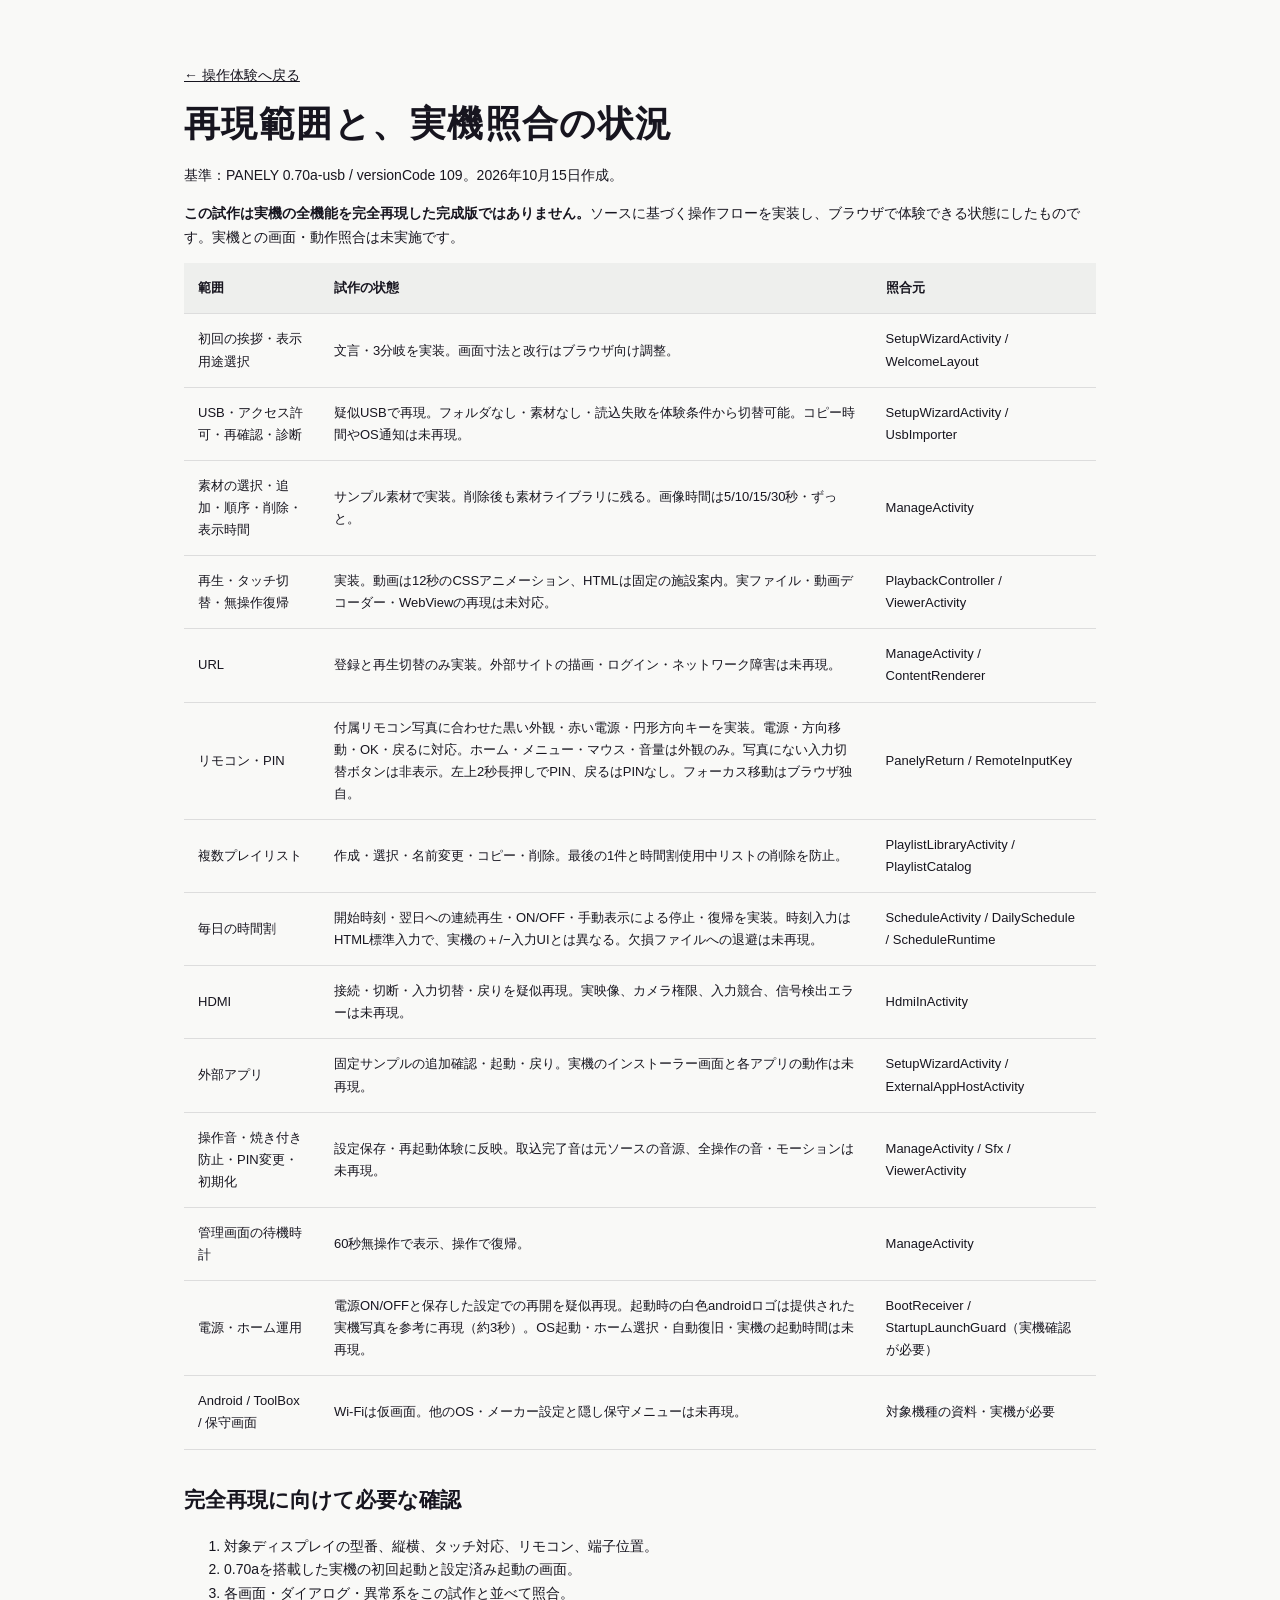
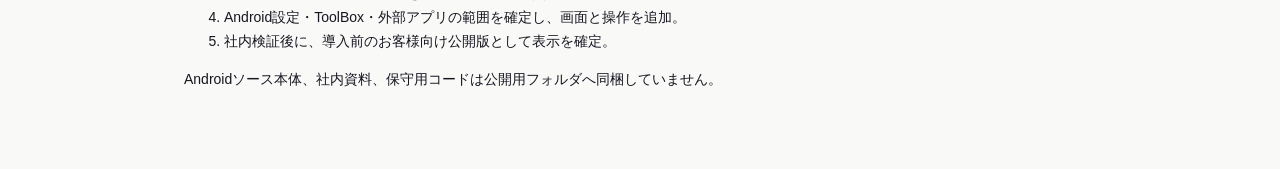
==== commit 98d47036: "Match supplied black remote with circular D-pad and red power key" ====
--- a/coverage.html
+++ b/coverage.html
@@ -4,7 +4,7 @@
 <tr><td>素材の選択・追加・順序・削除・表示時間</td><td>サンプル素材で実装。削除後も素材ライブラリに残る。画像時間は5/10/15/30秒・ずっと。</td><td>ManageActivity</td></tr>
 <tr><td>再生・タッチ切替・無操作復帰</td><td>実装。動画は12秒のCSSアニメーション、HTMLは固定の施設案内。実ファイル・動画デコーダー・WebViewの再現は未対応。</td><td>PlaybackController / ViewerActivity</td></tr>
 <tr><td>URL</td><td>登録と再生切替のみ実装。外部サイトの描画・ログイン・ネットワーク障害は未再現。</td><td>ManageActivity / ContentRenderer</td></tr>
-<tr><td>リモコン・PIN</td><td>方向移動・決定・戻る・入力切替を実装。左上2秒長押しでPIN、戻るはPINなし。フォーカス移動はブラウザ独自。</td><td>PanelyReturn / RemoteInputKey</td></tr>
+<tr><td>リモコン・PIN</td><td>付属リモコン写真に合わせた黒い外観・赤い電源・円形方向キーを実装。電源・方向移動・OK・戻るに対応。ホーム・メニュー・マウス・音量は外観のみ。写真にない入力切替ボタンは非表示。左上2秒長押しでPIN、戻るはPINなし。フォーカス移動はブラウザ独自。</td><td>PanelyReturn / RemoteInputKey</td></tr>
 <tr><td>複数プレイリスト</td><td>作成・選択・名前変更・コピー・削除。最後の1件と時間割使用中リストの削除を防止。</td><td>PlaylistLibraryActivity / PlaylistCatalog</td></tr>
 <tr><td>毎日の時間割</td><td>開始時刻・翌日への連続再生・ON/OFF・手動表示による停止・復帰を実装。時刻入力はHTML標準入力で、実機の＋/−入力UIとは異なる。欠損ファイルへの退避は未再現。</td><td>ScheduleActivity / DailySchedule / ScheduleRuntime</td></tr>
 <tr><td>HDMI</td><td>接続・切断・入力切替・戻りを疑似再現。実映像、カメラ権限、入力競合、信号検出エラーは未再現。</td><td>HdmiInActivity</td></tr>
@@ -16,3 +16,4 @@
 </tbody></table><h2>完全再現に向けて必要な確認</h2><ol><li>対象ディスプレイの型番、縦横、タッチ対応、リモコン、端子位置。</li><li>0.70aを搭載した実機の初回起動と設定済み起動の画面。</li><li>各画面・ダイアログ・異常系をこの試作と並べて照合。</li><li>Android設定・ToolBox・外部アプリの範囲を確定し、画面と操作を追加。</li><li>社内検証後に、導入前のお客様向け公開版として表示を確定。</li></ol><p>Androidソース本体、社内資料、保守用コードは公開用フォルダへ同梱していません。</p></article></html>
 
 
+
--- a/style.css
+++ b/style.css
@@ -1,5 +1,27 @@
-:root{--paper:#f6f6f4;--ink:#17151f;--muted:#77738a;--line:#e7e6ef;--accent:#4a4757;--green:#33765b}*{box-sizing:border-box}body{margin:0;background:#f9f9f7;color:var(--ink);font:14px/1.7 "Yu Gothic UI","Meiryo",sans-serif}button,input,select{font:inherit}button,a,input,select{ -webkit-tap-highlight-color:transparent}button{cursor:pointer;border:1px solid var(--line);border-radius:999px;padding:10px 18px;background:#fff;color:var(--ink);transition:background .18s,transform .18s}button:hover{background:#eeedf2}button:active{transform:scale(.97)}button:disabled{opacity:.4;cursor:default}button:focus-visible,a:focus-visible,input:focus-visible,select:focus-visible,.remote-focus{outline:3px solid var(--ink)!important;outline-offset:3px;box-shadow:0 0 0 6px white!important}a{color:inherit}.site-head{height:84px;display:flex;align-items:center;gap:24px;padding:0 5%;border-bottom:1px solid var(--line)}.brand{display:flex;gap:10px;align-items:center;text-decoration:none;font-size:22px;font-weight:800;letter-spacing:.09em}.brand img{width:32px;height:32px}.brand span{font-size:12px;letter-spacing:0;font-weight:400;border-left:1px solid #ccc;padding-left:16px;margin-left:8px}.edition{font-size:11px;color:var(--muted);margin-left:auto}.quiet{background:transparent;border:none;color:var(--muted);font-size:12px}main{max-width:1480px;margin:auto;padding:0 5%}.intro{display:flex;align-items:flex-end;justify-content:space-between;padding:40px 0 30px}.eyebrow{font-size:10px;letter-spacing:.18em;font-weight:700;color:var(--muted)}h1{font-size:36px;font-weight:600;letter-spacing:.04em;line-height:1.45;margin:10px 0 14px}.intro p:not(.eyebrow){font-size:13px;color:#777582;margin:0}.mobile{display:none}.mode-switch{display:flex;border:1px solid var(--line);padding:4px;border-radius:30px}.mode-switch button{border:0;background:transparent;font-size:12px}.mode-switch button[aria-pressed=true]{background:var(--ink);color:white}.experience{display:grid;grid-template-columns:minmax(0,1fr) 290px;gap:26px;align-items:start}.stage{background:#eeefed;border:1px solid #e4e5e2;border-radius:20px;padding:16px 24px 12px}.stage-top{display:flex;justify-content:space-between;align-items:center;color:#777;font-size:11px}.stage-top>span{display:flex;gap:8px;align-items:center}i{display:inline-block}#power-led,#bezel-led{width:5px;height:5px;border-radius:50%;background:#939499}#power-led.on,#bezel-led.on{background:#83b89b}.display-wrap{margin:16px auto 0;width:100%;transition:width .3s}.display{background:#18191c;border-radius:10px;padding:10px 10px 0;box-shadow:0 18px 35px #17151f18}#screen{aspect-ratio:16/10;background:var(--paper);position:relative;overflow:auto;scrollbar-width:thin;container-type:inline-size;border-radius:2px;font-size:13px}#screen.off,#screen.hdmi,#screen.play,#screen.boot{background:#080909;color:white}.bezel{height:27px;display:flex;justify-content:center;align-items:center;position:relative;color:#8b8c8f;font-size:7px;letter-spacing:.2em}.bezel i{position:absolute;right:8px}.stand{width:120px;height:32px;margin:0 auto;background:linear-gradient(90deg,#babdbb,#d8dbd8,#b1b5b3);clip-path:polygon(27% 0,73% 0,78% 85%,100% 92%,100% 100%,0 100%,0 92%,22% 85%)}.connections{display:flex;justify-content:center;gap:10px;margin-top:22px}.connection{display:flex;gap:10px;align-items:center;font-size:11px;background:#f9faf8;padding:11px 16px}.connection b{font-size:21px;line-height:1}.connection.connected{border-color:#83a893;background:#e3eee6;color:#24533d}.simulation-note{text-align:center;font-size:10px;color:#828681;margin:14px 0 0}.guide{background:white;border:1px solid var(--line);border-radius:17px;padding:22px}.guide-top{display:flex;justify-content:space-between;font-size:10px;color:var(--muted)}.progress{height:3px;background:var(--line);margin:14px 0 26px}.progress i{display:block;height:100%;background:var(--ink);width:20%;transition:width .3s}.guide h2{font-size:20px;line-height:1.6;margin:8px 0 14px}.guide p:not(.eyebrow){font-size:12px;color:#777382}.guide-note{font-size:11px;border-left:2px solid #c8c6d0;padding:0 0 0 12px;margin:22px 0}.guide details{font-size:11px;border-top:1px solid var(--line);padding-top:15px}summary{cursor:pointer}.guide pre{background:var(--paper);padding:10px;font-size:10px}.remote{border:1px solid var(--line);border-radius:17px;background:#f2f2f0;padding:18px;margin-top:16px}.remote-head{display:flex;justify-content:space-between;font-size:11px}.remote-head span+span{font-size:8px;color:var(--muted);letter-spacing:.1em}.remote-grid{display:grid;grid-template-columns:1fr 1fr 1fr;gap:6px;max-width:190px;margin:14px auto}.remote button{padding:7px 9px;font-size:10px;box-shadow:0 2px 0 #00000008}.input-key{grid-column:1/4;justify-self:end;margin-bottom:4px}.up{grid-column:2}.left{grid-column:1}.ok{background:var(--ink)!important;color:white}.down{grid-column:2}.back{grid-column:1/4;justify-self:start}.remote p{font-size:10px;color:var(--muted);margin:0}.lab{font-size:11px;margin-top:16px;padding:0 10px}.lab label{display:block;margin:16px 0 8px}.lab select,.lab input[type=time]{width:100%;padding:8px;border:1px solid var(--line);border-radius:8px}.lab button{font-size:10px}footer{display:flex;justify-content:space-between;gap:14px;flex-wrap:wrap;margin:30px 0;font-size:10px;color:var(--muted)}.portrait .display-wrap{width:56%}.portrait #screen{aspect-ratio:9/16}.center{min-height:100%;padding:36px 26px;display:flex;flex-direction:column;align-items:center;justify-content:center;text-align:center;gap:14px}.center h2{font-size:clamp(18px,3.4cqw,30px);line-height:1.4;margin:0}.center p{color:var(--muted);margin:0;white-space:pre-line;max-width:530px;line-height:1.8}.logo{width:72px;height:72px;margin-bottom:10px}.primary{background:var(--ink);color:white;border-color:var(--ink)}.primary:hover{background:#393642}.center>.primary{min-width:210px;margin-top:12px}.choice{display:flex;flex-direction:column;text-align:left;max-width:420px;width:90%;border-radius:18px;padding:13px 24px}.choice small{font-size:11px;color:var(--muted)}.choice strong{font-size:15px}.back-link{display:block;border:0;background:transparent;color:var(--muted);padding:10px 0;text-align:left}.page{padding:20px 24px 40px}.page h2{font-size:23px;margin:8px 0}.page h3{font-size:13px;margin:18px 0 8px}.page p{color:var(--muted);font-size:12px}.card{background:#fff;border-radius:17px;padding:15px;margin:10px 0}.row{display:flex;align-items:center;justify-content:space-between;gap:12px;border-bottom:1px solid #efedf2;padding:12px 0}.row:last-child{border-bottom:none}.row strong{display:block;font-size:13px}.row small{display:block;color:var(--muted);font-size:10px}.row>div:first-child{flex:1}.row button{padding:7px 13px;font-size:11px;white-space:nowrap}.tabs{display:flex;align-items:center;gap:8px;margin:14px 0}.tabs button{font-size:11px;padding:9px 15px}.tabs button:last-child{margin-left:auto}.tabs .selected{background:var(--accent);color:white}.grid{display:grid;grid-template-columns:repeat(3,1fr);gap:10px}.tile{border-radius:14px;padding:0;overflow:hidden;background:white;text-align:left;border:2px solid transparent;min-width:0}.tile.selected{border-color:var(--ink)}.tile .art{height:85px;position:relative}.tile label{display:block;padding:9px;font-size:10px;overflow-wrap:anywhere;cursor:pointer}.tile small{display:block;color:var(--muted)}.plus{display:flex;align-items:center;justify-content:center;min-height:110px;border:1px dashed #bbb8c7;background:transparent;font-size:14px}.art{display:flex;flex-direction:column;justify-content:center;align-items:center;overflow:hidden}.art.cafe{background:#e3cdb2;color:#4d3825}.art.sale{background:#e8f0a1;color:#233d31}.art.html{background:#d9dff3;color:#29324b}.art.video{background:#485e51;color:#f8e9cb}.art strong{font:600 22px/1.1 Georgia,serif;letter-spacing:.02em}.art small{color:inherit;font-size:9px;letter-spacing:.12em}.art.video:before{content:"";width:55px;height:55px;border:1px solid #e4d8b7;border-radius:50%;position:absolute;opacity:.3;animation:drift 5s ease-in-out infinite alternate}.play .art{min-height:100%;width:100%;position:absolute;inset:0}.play .art strong{font-size:clamp(32px,9cqw,90px);z-index:1}.play .art small{font-size:clamp(12px,2cqw,22px);margin:12px}.play .art button{margin:12px;z-index:1}.play .art.video:before{width:45cqw;height:45cqw}.screen-video{width:100%;height:100%;object-fit:contain;position:absolute;inset:0}.pin-pad{display:grid;grid-template-columns:repeat(3,1fr);gap:10px;max-width:260px}.pin-pad button{font-size:20px;min-width:62px;padding:8px}.dots{font-size:26px;letter-spacing:.3em;color:var(--accent)}.actions{display:flex;flex-wrap:wrap;gap:8px;margin:14px 0}.actions button{font-size:11px}.dialog-shade{position:absolute;inset:0;background:#17151f66;display:flex;align-items:center;justify-content:center;z-index:10;padding:20px}.screen-dialog{background:var(--paper);color:var(--ink);padding:24px;border-radius:20px;max-width:480px;width:100%;max-height:95%;overflow:auto}.screen-dialog h2{font-size:20px;margin:0 0 10px}.screen-dialog p{white-space:pre-line;font-size:12px;color:var(--muted)}.screen-dialog input:not([type=checkbox]),.screen-dialog select{display:block;width:100%;border:1px solid #ccc;border-radius:9px;background:white;padding:10px;margin:10px 0}.screen-dialog label{font-size:12px}.screen-dialog .error{color:#b43838}.corner{position:absolute;left:0;top:0;width:65px;height:65px;background:transparent;border:none;border-radius:0;z-index:2;padding:0;touch-action:none}.corner:hover{background:#ffffff12}.boot .logo{width:60px;height:60px}.off .center p{color:#696e70;font-size:11px}.off .power-symbol{font-size:32px;color:#393d40}.hdmi-desktop{height:100%;background:linear-gradient(125deg,#b8c9db,#536d88);padding:8%;color:#1e2833}.desktop-window{background:#ffffffea;height:90%;border-radius:8px;padding:28px;box-shadow:0 15px 40px #17213433;display:flex;flex-direction:column;justify-content:center}.desktop-window h2{font-size:4cqw}.desktop-window p{font-size:1.8cqw}.desktop-top{border-bottom:1px solid #bbb;font-size:10px}.os-note{background:#fff0cd;border-radius:8px;padding:10px!important;color:#68521b!important}.clock{font-size:8cqw;font-weight:300;letter-spacing:.08em}.shift-sample{padding:30px;background:white;text-align:center;animation:shift 5s linear infinite}.clock-note{font-size:12px;color:var(--muted)}#toast{position:fixed;bottom:24px;left:50%;transform:translateX(-50%);background:var(--ink);color:white;border-radius:12px;padding:12px 22px;z-index:50;max-width:90vw;font-size:12px;opacity:0;pointer-events:none}#toast.show{opacity:1}dialog{border:0;border-radius:20px;max-width:540px;padding:32px;color:var(--ink)}dialog::backdrop{background:#17151f66}dialog p{font-size:13px;color:var(--muted)}dialog form{margin-top:20px}.hidden{display:none!important}@keyframes drift{to{transform:translate(30px,-15px) scale(1.2)}}@keyframes shift{25%{transform:translate(8px,0)}50%{transform:translate(8px,8px)}75%{transform:translate(-8px,8px)}}@media(max-width:1050px){main{padding:0 3%}.experience{grid-template-columns:minmax(0,1fr) 250px;gap:16px}.stage{padding:12px}#screen{font-size:11px}.guide{padding:18px}.center{padding:28px 18px;gap:10px}.logo{width:54px;height:54px}.grid{grid-template-columns:repeat(2,1fr)}}@media(max-width:760px){.site-head{height:65px;padding:0 5%;gap:8px}.edition{display:none}.site-head .quiet{margin-left:auto}.brand{font-size:18px}.brand span{display:none}.intro{padding:25px 0;align-items:flex-start;gap:10px}.intro h1{font-size:27px}.intro .eyebrow{font-size:8px}.intro p:not(.eyebrow){font-size:11px}.mode-switch{flex-direction:column;flex-shrink:0}.mode-switch button{font-size:10px;padding:7px 10px}.experience{display:flex;flex-direction:column}.stage{width:100%}.experience aside{display:grid;grid-template-columns:1fr 1fr;gap:12px;width:100%}.guide{padding:16px}.guide h2{font-size:17px}.guide p:not(.eyebrow){font-size:11px}.remote{margin:0}.lab{grid-column:1/-1}.stage-top .quiet{font-size:10px}#screen{aspect-ratio:4/3}.connection{gap:5px;padding:10px;font-size:10px}.connections{gap:6px}.portrait .display-wrap{width:73%}.center{padding:25px 14px}.center p{font-size:10px}.center h2{font-size:19px}.choice{padding:10px 18px}.logo{width:48px;height:48px;margin:0}.center>.primary{min-width:160px;padding:8px 16px;margin-top:5px}.page{padding:15px}.row{flex-wrap:wrap}.tabs{flex-wrap:wrap}.tabs button{font-size:10px;padding:8px}.card{padding:10px}.grid{gap:8px}.pin-pad{gap:5px}.pin-pad button{min-width:44px;padding:4px}.dots{font-size:19px}.screen-dialog{padding:16px}.simulation-note{font-size:9px}}@media(prefers-reduced-motion:reduce){*,*:before{animation:none!important;transition:none!important}}
+:root{--paper:#f6f6f4;--ink:#17151f;--muted:#77738a;--line:#e7e6ef;--accent:#4a4757;--green:#33765b}*{box-sizing:border-box}body{margin:0;background:#f9f9f7;color:var(--ink);font:14px/1.7 "Yu Gothic UI","Meiryo",sans-serif}button,input,select{font:inherit}button,a,input,select{ -webkit-tap-highlight-color:transparent}button{cursor:pointer;border:1px solid var(--line);border-radius:999px;padding:10px 18px;background:#fff;color:var(--ink);transition:background .18s,transform .18s}button:hover{background:#eeedf2}button:active{transform:scale(.97)}button:disabled{opacity:.4;cursor:default}button:focus-visible,a:focus-visible,input:focus-visible,select:focus-visible,.remote-focus{outline:3px solid var(--ink)!important;outline-offset:3px;box-shadow:0 0 0 6px white!important}a{color:inherit}.site-head{height:84px;display:flex;align-items:center;gap:24px;padding:0 5%;border-bottom:1px solid var(--line)}.brand{display:flex;gap:10px;align-items:center;text-decoration:none;font-size:22px;font-weight:800;letter-spacing:.09em}.brand img{width:32px;height:32px}.brand span{font-size:12px;letter-spacing:0;font-weight:400;border-left:1px solid #ccc;padding-left:16px;margin-left:8px}.edition{font-size:11px;color:var(--muted);margin-left:auto}.quiet{background:transparent;border:none;color:var(--muted);font-size:12px}main{max-width:1480px;margin:auto;padding:0 5%}.intro{display:flex;align-items:flex-end;justify-content:space-between;padding:40px 0 30px}.eyebrow{font-size:10px;letter-spacing:.18em;font-weight:700;color:var(--muted)}h1{font-size:36px;font-weight:600;letter-spacing:.04em;line-height:1.45;margin:10px 0 14px}.intro p:not(.eyebrow){font-size:13px;color:#777582;margin:0}.mobile{display:none}.mode-switch{display:flex;border:1px solid var(--line);padding:4px;border-radius:30px}.mode-switch button{border:0;background:transparent;font-size:12px}.mode-switch button[aria-pressed=true]{background:var(--ink);color:white}.experience{display:grid;grid-template-columns:minmax(0,1fr) 290px;gap:26px;align-items:start}.stage{background:#eeefed;border:1px solid #e4e5e2;border-radius:20px;padding:16px 24px 12px}.stage-top{display:flex;justify-content:space-between;align-items:center;color:#777;font-size:11px}.stage-top>span{display:flex;gap:8px;align-items:center}i{display:inline-block}#power-led,#bezel-led{width:5px;height:5px;border-radius:50%;background:#939499}#power-led.on,#bezel-led.on{background:#83b89b}.display-wrap{margin:16px auto 0;width:100%;transition:width .3s}.display{background:#18191c;border-radius:10px;padding:10px 10px 0;box-shadow:0 18px 35px #17151f18}#screen{aspect-ratio:16/10;background:var(--paper);position:relative;overflow:auto;scrollbar-width:thin;container-type:inline-size;border-radius:2px;font-size:13px}#screen.off,#screen.hdmi,#screen.play,#screen.boot{background:#080909;color:white}.bezel{height:27px;display:flex;justify-content:center;align-items:center;position:relative;color:#8b8c8f;font-size:7px;letter-spacing:.2em}.bezel i{position:absolute;right:8px}.connections{display:flex;justify-content:center;gap:10px;margin-top:22px}.connection{display:flex;gap:10px;align-items:center;font-size:11px;background:#f9faf8;padding:11px 16px}.connection b{font-size:21px;line-height:1}.connection.connected{border-color:#83a893;background:#e3eee6;color:#24533d}.simulation-note{text-align:center;font-size:10px;color:#828681;margin:14px 0 0}.guide{background:white;border:1px solid var(--line);border-radius:17px;padding:22px}.guide-top{display:flex;justify-content:space-between;font-size:10px;color:var(--muted)}.progress{height:3px;background:var(--line);margin:14px 0 26px}.progress i{display:block;height:100%;background:var(--ink);width:20%;transition:width .3s}.guide h2{font-size:20px;line-height:1.6;margin:8px 0 14px}.guide p:not(.eyebrow){font-size:12px;color:#777382}.guide-note{font-size:11px;border-left:2px solid #c8c6d0;padding:0 0 0 12px;margin:22px 0}.guide details{font-size:11px;border-top:1px solid var(--line);padding-top:15px}summary{cursor:pointer}.guide pre{background:var(--paper);padding:10px;font-size:10px}.remote{border:1px solid var(--line);border-radius:17px;background:#f2f2f0;padding:18px;margin-top:16px}.remote-head{display:flex;justify-content:space-between;font-size:11px}.remote-head span+span{font-size:8px;color:var(--muted);letter-spacing:.1em}.remote-grid{display:grid;grid-template-columns:1fr 1fr 1fr;gap:6px;max-width:190px;margin:14px auto}.remote button{padding:7px 9px;font-size:10px;box-shadow:0 2px 0 #00000008}.input-key{grid-column:1/4;justify-self:end;margin-bottom:4px}.up{grid-column:2}.left{grid-column:1}.ok{background:var(--ink)!important;color:white}.down{grid-column:2}.back{grid-column:1/4;justify-self:start}.remote p{font-size:10px;color:var(--muted);margin:0}.lab{font-size:11px;margin-top:16px;padding:0 10px}.lab label{display:block;margin:16px 0 8px}.lab select,.lab input[type=time]{width:100%;padding:8px;border:1px solid var(--line);border-radius:8px}.lab button{font-size:10px}footer{display:flex;justify-content:space-between;gap:14px;flex-wrap:wrap;margin:30px 0;font-size:10px;color:var(--muted)}.portrait .display-wrap{width:56%}.portrait #screen{aspect-ratio:9/16}.center{min-height:100%;padding:36px 26px;display:flex;flex-direction:column;align-items:center;justify-content:center;text-align:center;gap:14px}.center h2{font-size:clamp(18px,3.4cqw,30px);line-height:1.4;margin:0}.center p{color:var(--muted);margin:0;white-space:pre-line;max-width:530px;line-height:1.8}.logo{width:72px;height:72px;margin-bottom:10px}.primary{background:var(--ink);color:white;border-color:var(--ink)}.primary:hover{background:#393642}.center>.primary{min-width:210px;margin-top:12px}button.choice{display:flex;flex-direction:column;text-align:left;max-width:420px;width:90%;border-radius:18px;padding:13px 24px}button.choice small{font-size:11px;color:var(--muted)}button.choice strong{font-size:15px}.back-link{display:block;border:0;background:transparent;color:var(--muted);padding:10px 0;text-align:left}.page{padding:20px 24px 40px}.page h2{font-size:23px;margin:8px 0}.page h3{font-size:13px;margin:18px 0 8px}.page p{color:var(--muted);font-size:12px}.card{background:#fff;border-radius:17px;padding:15px;margin:10px 0}.row{display:flex;align-items:center;justify-content:space-between;gap:12px;border-bottom:1px solid #efedf2;padding:12px 0}.row:last-child{border-bottom:none}.row strong{display:block;font-size:13px}.row small{display:block;color:var(--muted);font-size:10px}.row>div:first-child{flex:1}.row button{padding:7px 13px;font-size:11px;white-space:nowrap}.tabs{display:flex;align-items:center;gap:8px;margin:14px 0}.tabs button{font-size:11px;padding:9px 15px}.tabs button:last-child{margin-left:auto}.tabs .selected{background:var(--accent);color:white}.grid{display:grid;grid-template-columns:repeat(3,1fr);gap:10px}.tile{border-radius:14px;padding:0;overflow:hidden;background:white;text-align:left;border:2px solid transparent;min-width:0}.tile.selected{border-color:var(--ink)}.tile .art{height:85px;position:relative}.tile label{display:block;padding:9px;font-size:10px;overflow-wrap:anywhere;cursor:pointer}.tile small{display:block;color:var(--muted)}.plus{display:flex;align-items:center;justify-content:center;min-height:110px;border:1px dashed #bbb8c7;background:transparent;font-size:14px}.art{display:flex;flex-direction:column;justify-content:center;align-items:center;overflow:hidden}.art.cafe{background:#e3cdb2;color:#4d3825}.art.sale{background:#e8f0a1;color:#233d31}.art.html{background:#d9dff3;color:#29324b}.art.video{background:#485e51;color:#f8e9cb}.art strong{font:600 22px/1.1 Georgia,serif;letter-spacing:.02em}.art small{color:inherit;font-size:9px;letter-spacing:.12em}.art.video:before{content:"";width:55px;height:55px;border:1px solid #e4d8b7;border-radius:50%;position:absolute;opacity:.3;animation:drift 5s ease-in-out infinite alternate}.play .art{min-height:100%;width:100%;position:absolute;inset:0}.play .art strong{font-size:clamp(32px,9cqw,90px);z-index:1}.play .art small{font-size:clamp(12px,2cqw,22px);margin:12px}.play .art button{margin:12px;z-index:1}.play .art.video:before{width:45cqw;height:45cqw}.screen-video{width:100%;height:100%;object-fit:contain;position:absolute;inset:0}.pin-pad{display:grid;grid-template-columns:repeat(3,1fr);gap:10px;max-width:260px}.pin-pad button{font-size:20px;min-width:62px;padding:8px}.dots{font-size:26px;letter-spacing:.3em;color:var(--accent)}.actions{display:flex;flex-wrap:wrap;gap:8px;margin:14px 0}.actions button{font-size:11px}.dialog-shade{position:absolute;inset:0;background:#17151f66;display:flex;align-items:center;justify-content:center;z-index:10;padding:20px}.screen-dialog{background:var(--paper);color:var(--ink);padding:24px;border-radius:20px;max-width:480px;width:100%;max-height:95%;overflow:auto}.screen-dialog h2{font-size:20px;margin:0 0 10px}.screen-dialog p{white-space:pre-line;font-size:12px;color:var(--muted)}.screen-dialog input:not([type=checkbox]),.screen-dialog select{display:block;width:100%;border:1px solid #ccc;border-radius:9px;background:white;padding:10px;margin:10px 0}.screen-dialog label{font-size:12px}.screen-dialog .error{color:#b43838}.corner{position:absolute;left:0;top:0;width:65px;height:65px;background:transparent;border:none;border-radius:0;z-index:2;padding:0;touch-action:none}.corner:hover{background:#ffffff12}.boot .logo{width:60px;height:60px}.off .center p{color:#696e70;font-size:11px}.off .power-symbol{font-size:32px;color:#393d40}.hdmi-desktop{height:100%;background:linear-gradient(125deg,#b8c9db,#536d88);padding:8%;color:#1e2833}.desktop-window{background:#ffffffea;height:90%;border-radius:8px;padding:28px;box-shadow:0 15px 40px #17213433;display:flex;flex-direction:column;justify-content:center}.desktop-window h2{font-size:4cqw}.desktop-window p{font-size:1.8cqw}.desktop-top{border-bottom:1px solid #bbb;font-size:10px}.os-note{background:#fff0cd;border-radius:8px;padding:10px!important;color:#68521b!important}.clock{font-size:8cqw;font-weight:300;letter-spacing:.08em}.shift-sample{padding:30px;background:white;text-align:center;animation:shift 5s linear infinite}.clock-note{font-size:12px;color:var(--muted)}#toast{position:fixed;bottom:24px;left:50%;transform:translateX(-50%);background:var(--ink);color:white;border-radius:12px;padding:12px 22px;z-index:50;max-width:90vw;font-size:12px;opacity:0;pointer-events:none}#toast.show{opacity:1}dialog{border:0;border-radius:20px;max-width:540px;padding:32px;color:var(--ink)}dialog::backdrop{background:#17151f66}dialog p{font-size:13px;color:var(--muted)}dialog form{margin-top:20px}.hidden{display:none!important}@keyframes drift{to{transform:translate(30px,-15px) scale(1.2)}}@keyframes shift{25%{transform:translate(8px,0)}50%{transform:translate(8px,8px)}75%{transform:translate(-8px,8px)}}@media(max-width:1050px){main{padding:0 3%}.experience{grid-template-columns:minmax(0,1fr) 250px;gap:16px}.stage{padding:12px}#screen{font-size:11px}.guide{padding:18px}.center{padding:28px 18px;gap:10px}.logo{width:54px;height:54px}.grid{grid-template-columns:repeat(2,1fr)}}@media(max-width:760px){.site-head{height:65px;padding:0 5%;gap:8px}.edition{display:none}.site-head .quiet{margin-left:auto}.brand{font-size:18px}.brand span{display:none}.intro{padding:25px 0;align-items:flex-start;gap:10px}.intro h1{font-size:27px}.intro .eyebrow{font-size:8px}.intro p:not(.eyebrow){font-size:11px}.mode-switch{flex-direction:column;flex-shrink:0}.mode-switch button{font-size:10px;padding:7px 10px}.experience{display:flex;flex-direction:column}.stage{width:100%}.experience aside{display:grid;grid-template-columns:1fr 1fr;gap:12px;width:100%}.guide{padding:16px}.guide h2{font-size:17px}.guide p:not(.eyebrow){font-size:11px}.remote{margin:0}.lab{grid-column:1/-1}.stage-top .quiet{font-size:10px}#screen{aspect-ratio:4/3}.connection{gap:5px;padding:10px;font-size:10px}.connections{gap:6px}.portrait .display-wrap{width:73%}.center{padding:25px 14px}.center p{font-size:10px}.center h2{font-size:19px}button.choice{padding:10px 18px}.logo{width:48px;height:48px;margin:0}.center>.primary{min-width:160px;padding:8px 16px;margin-top:5px}.page{padding:15px}.row{flex-wrap:wrap}.tabs{flex-wrap:wrap}.tabs button{font-size:10px;padding:8px}.card{padding:10px}.grid{gap:8px}.pin-pad{gap:5px}.pin-pad button{min-width:44px;padding:4px}.dots{font-size:19px}.screen-dialog{padding:16px}.simulation-note{font-size:9px}}@media(prefers-reduced-motion:reduce){*,*:before{animation:none!important;transition:none!important}}
 
 #screen.boot{background:#000}.android-boot{position:absolute;inset:0;display:flex;align-items:center;justify-content:center}.android-boot img{display:block;width:31%;height:auto;user-select:none;filter:none}
 
 
+
+
+/* Supplied remote: photo-based proportions and button placement. */
+.remote-body{position:relative;width:148px;height:570px;margin:22px auto 25px;padding:36px 15px 0;border-radius:48% 48% 44% 44% / 1.1% 1.1% 1% 1%;background:radial-gradient(ellipse at 40% 10%,#ffffff0b,transparent 58%),repeating-linear-gradient(108deg,#ffffff03 0,#ffffff03 1px,transparent 1px,transparent 3px),linear-gradient(95deg,#212326,#303236 40%,#27292c 85%,#17191c);border:1px solid #3b3d40;box-shadow:inset 1px 0 2px #ffffff15,inset -2px 0 3px #0008,4px 13px 18px #17151f24}
+.remote-top-row{display:flex;justify-content:space-between;padding:0 4px}
+.remote .remote-key{width:36px;height:36px;min-width:0;padding:8px;border:1.5px solid #111315;border-radius:50%;color:#e3e5e5;background:linear-gradient(130deg,#373a3d,#212326);box-shadow:0 2px 3px #0009,inset 0 1px 1px #ffffff15;display:flex;align-items:center;justify-content:center}
+.remote .remote-key svg{width:22px;height:22px;fill:none;stroke:currentColor;stroke-width:1.7;stroke-linecap:round;stroke-linejoin:round;flex-shrink:0}
+.remote .remote-key:disabled{opacity:1;cursor:default;color:#c5c8c8}
+.remote .remote-key:hover:not(:disabled){background:linear-gradient(130deg,#484c50,#303337)}
+.remote .remote-key.remote-power{background:linear-gradient(135deg,#ee6564,#d84d4d);border-color:#b13e3e;color:#fff2f0;box-shadow:0 2px 3px #0008,inset 0 1px 2px #ffb0a480}
+.remote .remote-key.remote-power:hover{background:#f07570}
+.remote-dpad{position:relative;width:120px;height:120px;border-radius:50%;margin:12px -2px 14px;background:linear-gradient(140deg,#35383c,#222427);border:1.5px solid #0f1113;box-shadow:0 2px 3px #0008,inset 0 1px 1px #ffffff12}
+.remote .remote-arrow{position:absolute;width:38px;height:34px;border:0;border-radius:12px;padding:0;background:transparent;color:#e1e5e5;box-shadow:none;font-size:16px;line-height:1;text-shadow:0 1px 2px #000}
+.remote .remote-arrow:hover{background:#ffffff10}
+.remote-up{left:40px;top:0}.remote-down{left:40px;bottom:0}.remote-left{left:0;top:42px}.remote-right{right:0;top:42px}
+.remote .remote-ok{position:absolute;left:32px;top:32px;width:54px;height:54px;border-radius:50%;padding:0;font:19px Arial,sans-serif;color:#e2e5e5;background:linear-gradient(145deg,#33363a,#242629);border:2px solid #101214;box-shadow:0 1px 2px #0009,inset 0 1px 2px #ffffff12}
+.remote .remote-ok:hover{background:#3c4044}
+.remote-functions{position:relative;height:120px;margin:0 4px}
+.remote-functions .remote-key{position:absolute}.remote-menu{left:0;top:0}.remote-back{right:0;top:0}.remote-mouse{left:calc(50% - 18px);top:37px}.remote-volume-down{left:0;top:76px}.remote-volume-up{right:0;top:76px}
+.remote .remote-note{font-size:10px;color:var(--muted);margin-top:12px}.remote-note p{margin-top:8px}
+@media(max-width:760px){.remote{padding:14px 8px}.remote-head{justify-content:center}.remote-head span+span{display:none}.remote-body{width:142px;height:548px;padding-left:12px;padding-right:12px}.remote>p,.remote-note{padding:0 5px}}
+@media(max-width:420px){.experience aside{grid-template-columns:minmax(0,1fr)}.remote-head{justify-content:space-between;padding:0 10px}.remote-head span+span{display:inline}}
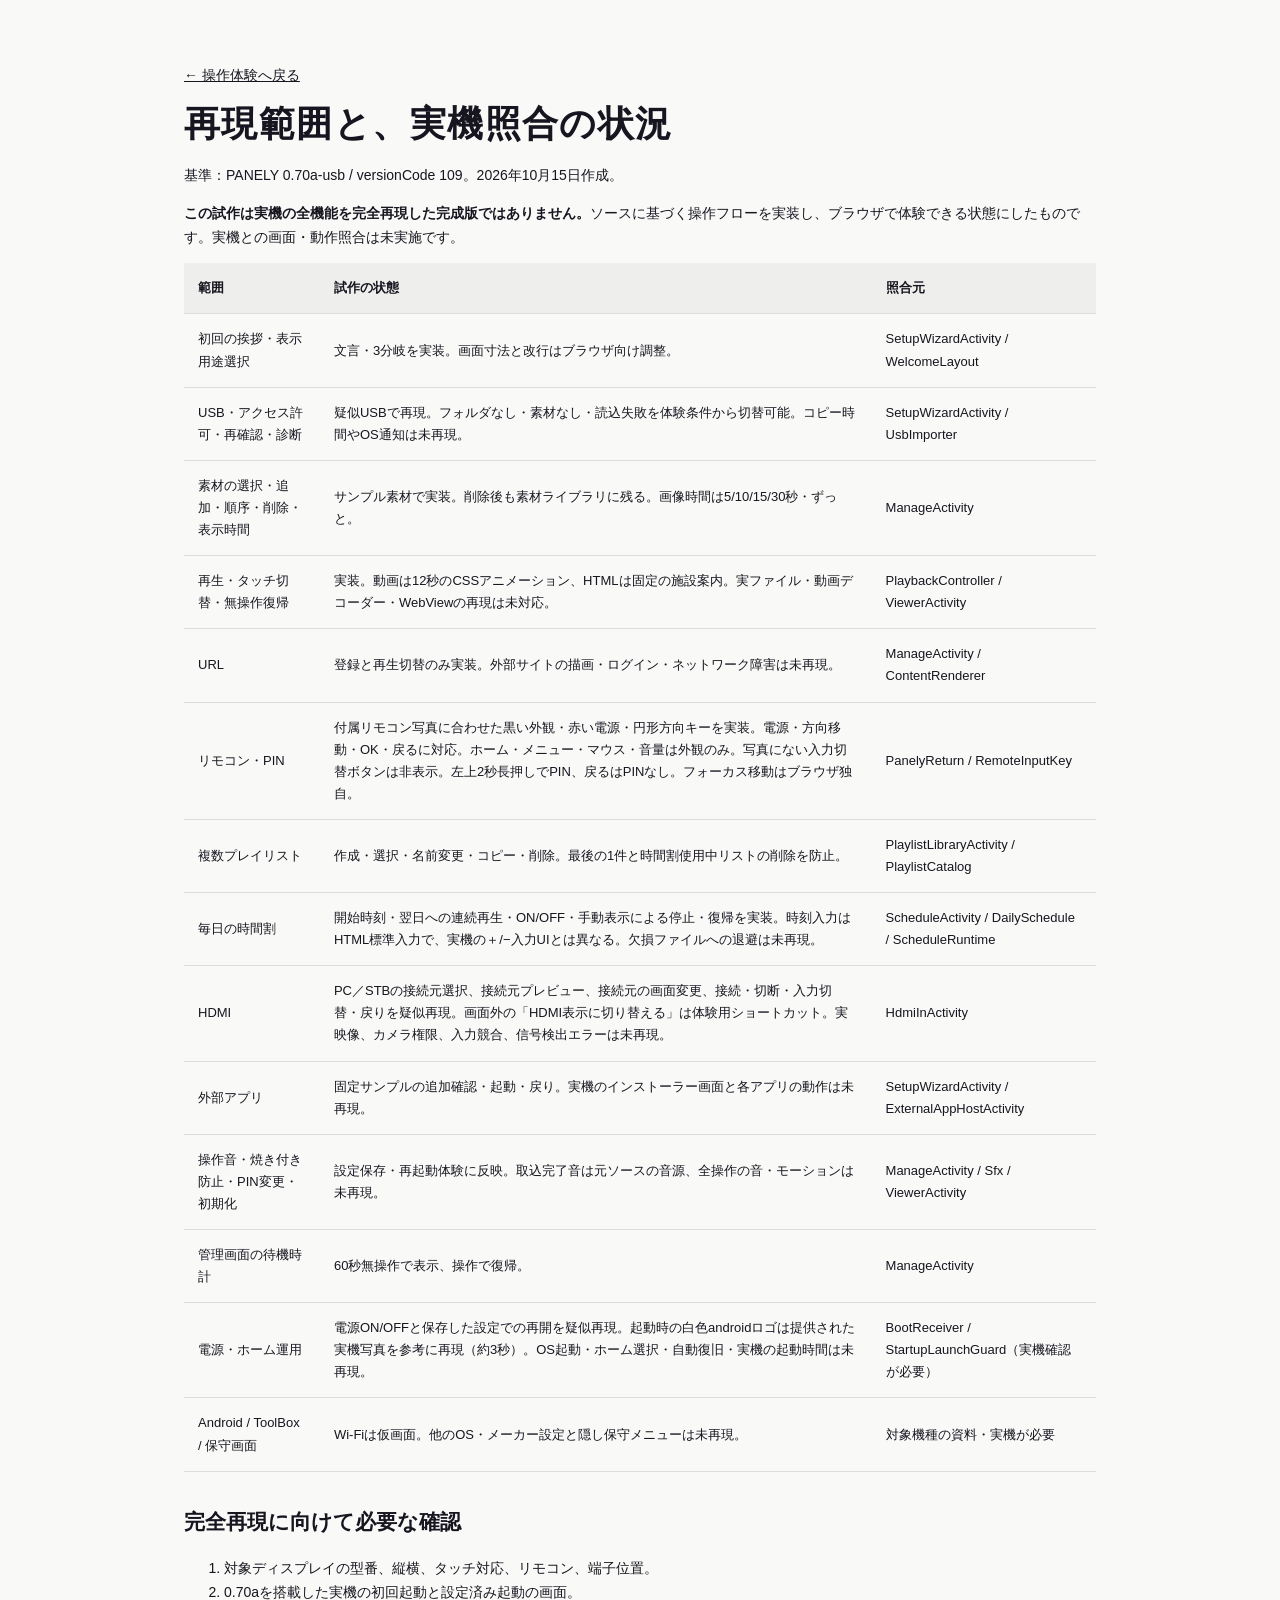
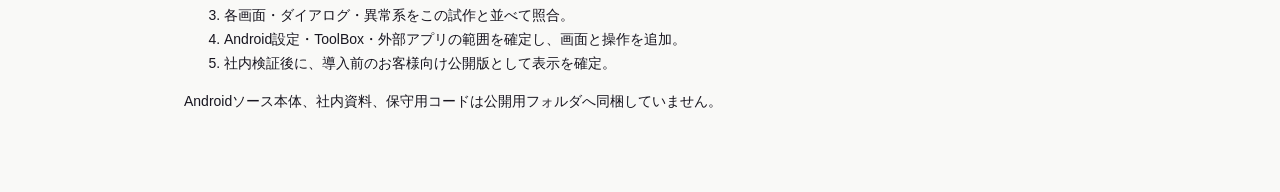
==== commit 4af078d7: "Add PC and STB source previews with explicit HDMI display switching" ====
--- a/coverage.html
+++ b/coverage.html
@@ -7,7 +7,7 @@
 <tr><td>リモコン・PIN</td><td>付属リモコン写真に合わせた黒い外観・赤い電源・円形方向キーを実装。電源・方向移動・OK・戻るに対応。ホーム・メニュー・マウス・音量は外観のみ。写真にない入力切替ボタンは非表示。左上2秒長押しでPIN、戻るはPINなし。フォーカス移動はブラウザ独自。</td><td>PanelyReturn / RemoteInputKey</td></tr>
 <tr><td>複数プレイリスト</td><td>作成・選択・名前変更・コピー・削除。最後の1件と時間割使用中リストの削除を防止。</td><td>PlaylistLibraryActivity / PlaylistCatalog</td></tr>
 <tr><td>毎日の時間割</td><td>開始時刻・翌日への連続再生・ON/OFF・手動表示による停止・復帰を実装。時刻入力はHTML標準入力で、実機の＋/−入力UIとは異なる。欠損ファイルへの退避は未再現。</td><td>ScheduleActivity / DailySchedule / ScheduleRuntime</td></tr>
-<tr><td>HDMI</td><td>接続・切断・入力切替・戻りを疑似再現。実映像、カメラ権限、入力競合、信号検出エラーは未再現。</td><td>HdmiInActivity</td></tr>
+<tr><td>HDMI</td><td>PC／STBの接続元選択、接続元プレビュー、接続元の画面変更、接続・切断・入力切替・戻りを疑似再現。画面外の「HDMI表示に切り替える」は体験用ショートカット。実映像、カメラ権限、入力競合、信号検出エラーは未再現。</td><td>HdmiInActivity</td></tr>
 <tr><td>外部アプリ</td><td>固定サンプルの追加確認・起動・戻り。実機のインストーラー画面と各アプリの動作は未再現。</td><td>SetupWizardActivity / ExternalAppHostActivity</td></tr>
 <tr><td>操作音・焼き付き防止・PIN変更・初期化</td><td>設定保存・再起動体験に反映。取込完了音は元ソースの音源、全操作の音・モーションは未再現。</td><td>ManageActivity / Sfx / ViewerActivity</td></tr>
 <tr><td>管理画面の待機時計</td><td>60秒無操作で表示、操作で復帰。</td><td>ManageActivity</td></tr>
@@ -17,3 +17,4 @@
 
 
 
+
--- a/style.css
+++ b/style.css
@@ -25,3 +25,64 @@
 .remote .remote-note{font-size:10px;color:var(--muted);margin-top:12px}.remote-note p{margin-top:8px}
 @media(max-width:760px){.remote{padding:14px 8px}.remote-head{justify-content:center}.remote-head span+span{display:none}.remote-body{width:142px;height:548px;padding-left:12px;padding-right:12px}.remote>p,.remote-note{padding:0 5px}}
 @media(max-width:420px){.experience aside{grid-template-columns:minmax(0,1fr)}.remote-head{justify-content:space-between;padding:0 10px}.remote-head span+span{display:inline}}
+/* Balanced workspace: display on the left, a readable control column on the right. */
+.site-head{height:56px}
+.intro{padding:12px 0 16px;align-items:center;gap:20px}
+.intro .eyebrow{display:none}
+.intro h1{font-size:25px;margin:0 0 5px;line-height:1.35}
+.intro p:not(.eyebrow){font-size:12px;line-height:1.6}
+.intro p:not(.eyebrow) br{display:none}
+.experience{grid-template-columns:minmax(0,1fr) 320px;gap:20px;align-items:start}
+.experience aside{display:flex;flex-direction:column;gap:12px;min-width:0}
+.experience aside>section,.experience aside>.lab{width:100%}
+.guide{padding:16px 18px}
+.guide .progress{margin:9px 0 12px}
+.guide .eyebrow{margin:8px 0 4px;font-size:9px}
+.guide h2{font-size:18px;margin:4px 0 8px;line-height:1.5;text-wrap:pretty}
+.guide p:not(.eyebrow){font-size:12px;line-height:1.7;margin:8px 0}
+.guide-note{font-size:10px;margin:10px 0;line-height:1.7}
+.guide details{padding-top:9px}
+.stage{padding:12px 16px}
+.stage-top .quiet{padding:4px 8px}
+.display-wrap{width:100%;max-width:calc(max(230px,100dvh - 355px) * 1.6 + 20px);margin:8px auto 0}
+.portrait .display-wrap{width:100%;max-width:calc(max(230px,100dvh - 355px) * .5625 + 20px)}
+.connections{margin-top:12px;gap:10px}
+.connection{padding:9px 14px}
+.simulation-note{margin-top:8px}
+.remote{margin:0;padding:14px 16px;display:grid;grid-template-columns:148px minmax(0,1fr);column-gap:16px;row-gap:10px;align-items:start}
+.remote-head{grid-column:1/-1;justify-content:space-between;align-items:center}
+.remote-head span+span{display:inline;font-size:8px}
+.remote-body{grid-column:1;grid-row:2/4;width:148px;height:330px;margin:0;padding:20px 15px 0;border-radius:10px 10px 12px 12px}
+.remote-dpad{margin-top:10px;margin-bottom:12px}
+.remote>p{grid-column:2;grid-row:2;font-size:11px;line-height:1.8;margin:8px 0 0;padding:0;align-self:end}
+.remote .remote-note{grid-column:2;grid-row:3;font-size:10px;line-height:1.7;margin:0;padding:10px 0 0;border-top:1px solid var(--line)}
+.remote-note p{font-size:10px;line-height:1.7}
+.lab{margin:0;padding:5px 4px;font-size:11px}
+.lab label{margin:12px 0 6px}
+footer{margin:16px 0;font-size:10px}
+@media(max-width:1050px) and (min-width:761px){main{padding:0 2%}.experience{grid-template-columns:minmax(0,1fr) 300px;gap:14px}.remote{padding:12px;column-gap:12px}.stage{padding:10px}.intro h1{font-size:23px}}
+@media(max-width:760px){.site-head{height:52px}.intro{padding:12px 0;gap:10px}.intro h1{font-size:22px}.intro p:not(.eyebrow){font-size:11px}.intro .mobile{display:none}.mode-switch{flex-direction:row}.mode-switch button{padding:6px 9px}.experience{gap:12px}.experience aside{display:grid;grid-template-columns:minmax(0,1fr) minmax(0,1fr);gap:12px;align-items:start}.display-wrap{max-width:100%}.portrait .display-wrap{width:65%;max-width:280px}.remote{display:flex;flex-direction:column;align-items:center;padding:12px}.remote-head{width:100%;justify-content:center;padding:0}.remote-head span+span{display:none}.remote-body{flex-shrink:0;width:148px;height:330px;padding:20px 15px 0;margin:0}.remote>p{font-size:10px;width:100%;align-self:auto}.remote .remote-note{width:100%}.lab{grid-column:1/-1}}
+@media(max-width:480px){.experience aside{display:flex}.remote{display:grid;grid-template-columns:148px minmax(0,1fr);column-gap:16px;padding:14px 16px}.remote-head{justify-content:space-between}.remote-head span+span{display:inline}.remote>p{font-size:11px;align-self:end}.intro{flex-wrap:wrap}}
+.experience-toolbar{display:flex;gap:12px;align-items:center;flex-shrink:0}
+.restart-button{font-size:12px;padding:9px 14px;border-color:#cbc8d4;background:white;white-space:nowrap}
+.stage-tools{display:flex;gap:8px;align-items:center}
+.edit-shortcut{font-size:11px;padding:5px 12px;background:white;border-color:#ccc8d4}
+.edit-shortcut:disabled{opacity:.4}
+@media(max-width:760px){.intro{flex-wrap:wrap}.experience-toolbar{width:100%;justify-content:space-between;gap:8px}.restart-button{font-size:11px;padding:8px 11px}.stage-tools{gap:4px}.edit-shortcut{font-size:10px;padding:5px 8px}}
+.hdmi-picker{max-width:620px;width:calc(100% - 32px)}
+.source-choices{display:grid;grid-template-columns:1fr 1fr;gap:14px;margin:22px 0}
+.source-choices button{display:flex;flex-direction:column;align-items:flex-start;gap:8px;border-radius:16px;padding:20px;text-align:left;background:var(--paper)}
+.source-choice-icon{font-size:32px;line-height:1.3}.source-choices strong{font-size:15px}.source-choices small{font-size:12px;color:var(--muted)}
+.hdmi-dock{display:flex;align-items:center;gap:16px;border-top:1px solid #d8dad7;padding-top:12px;margin-top:12px}
+.source-device{width:148px;flex-shrink:0;text-align:center}.source-device>small{font-size:10px;color:var(--muted)}
+#source-preview{height:83px;border:4px solid #292b2e;border-radius:5px;overflow:hidden;container-type:inline-size;background:#111}
+.hdmi-dock-info{min-width:0;flex:1}.hdmi-dock-info p{margin:0 0 8px;font-size:12px;line-height:1.6}.hdmi-dock-info>small{font-size:10px;color:var(--muted)}
+.source-actions{display:flex;gap:6px;flex-wrap:wrap;margin-bottom:5px}.source-actions button{font-size:11px;padding:6px 11px}
+#show-hdmi{background:var(--ink);color:white}.has-hdmi-source .display-wrap{max-width:calc(max(230px,100dvh - 485px) * 1.6 + 20px)}
+.has-hdmi-source.portrait .display-wrap{max-width:calc(max(230px,100dvh - 485px) * .5625 + 20px)}
+.source-picture{height:100%;width:100%;position:relative;overflow:hidden;text-align:left;font-family:'Yu Gothic UI',sans-serif}
+.source-pc{background:linear-gradient(140deg,#b8cfdf,#5c7791);padding:4% 5% 7%;color:#183641}
+.source-desktop-bar{height:8%;font-size:1.25cqw;letter-spacing:.15em;color:#455964;background:#e9f0f3;border-radius:5px 5px 0 0;padding:1% 2%;display:flex;align-items:center;gap:4%}.source-desktop-bar span{letter-spacing:0}
+.source-slide{position:relative;height:88%;padding:7%;background:#f9f7ef;display:flex;flex-direction:column;justify-content:center;gap:7%;overflow:hidden}.source-slide>small{font-size:1.5cqw;letter-spacing:.16em;z-index:1}.source-slide>strong{font-size:4.5cqw;line-height:1.5;z-index:1}.source-slide>span{font-size:1.4cqw;z-index:1}.source-slide-shape{position:absolute;width:40%;aspect-ratio:1;right:-14%;top:12%;border:3cqw solid #a2beb2;border-radius:50%}.source-taskbar{position:absolute;bottom:0;left:0;width:100%;height:5%;background:#e9f0f3b8;text-align:center;font-size:1.5cqw;line-height:1.6}
+.source-stb{background:#123e3b;color:#f2e8cc;display:flex;flex-direction:column;justify-content:center;align-items:flex-start;padding:9%;gap:5%}.source-stb>small{font-size:1.5cqw;letter-spacing:.16em;z-index:1}.source-stb>strong{font:500 8cqw/.95 Georgia,serif;z-index:1}.source-stb>span{font-size:2cqw;z-index:1}.source-stb>b{font-size:1.3cqw;font-weight:400;letter-spacing:.15em;z-index:1}.source-stb-line{position:absolute;width:58%;height:120%;right:-17%;top:-10%;border:1px solid #c1cfa577;border-radius:50%;transform:rotate(30deg)}.source-stb-menu{background:#e8d8bd;color:#533a28}
+@media(max-width:760px){.hdmi-dock{gap:10px;align-items:flex-start}.source-device{width:100px}#source-preview{height:57px}.hdmi-dock-info p{font-size:11px}.source-actions button{font-size:10px;padding:6px 9px}.has-hdmi-source .display-wrap{max-width:100%}.source-choices{grid-template-columns:1fr}.source-choices button{padding:15px}.source-choice-icon{display:none}}
